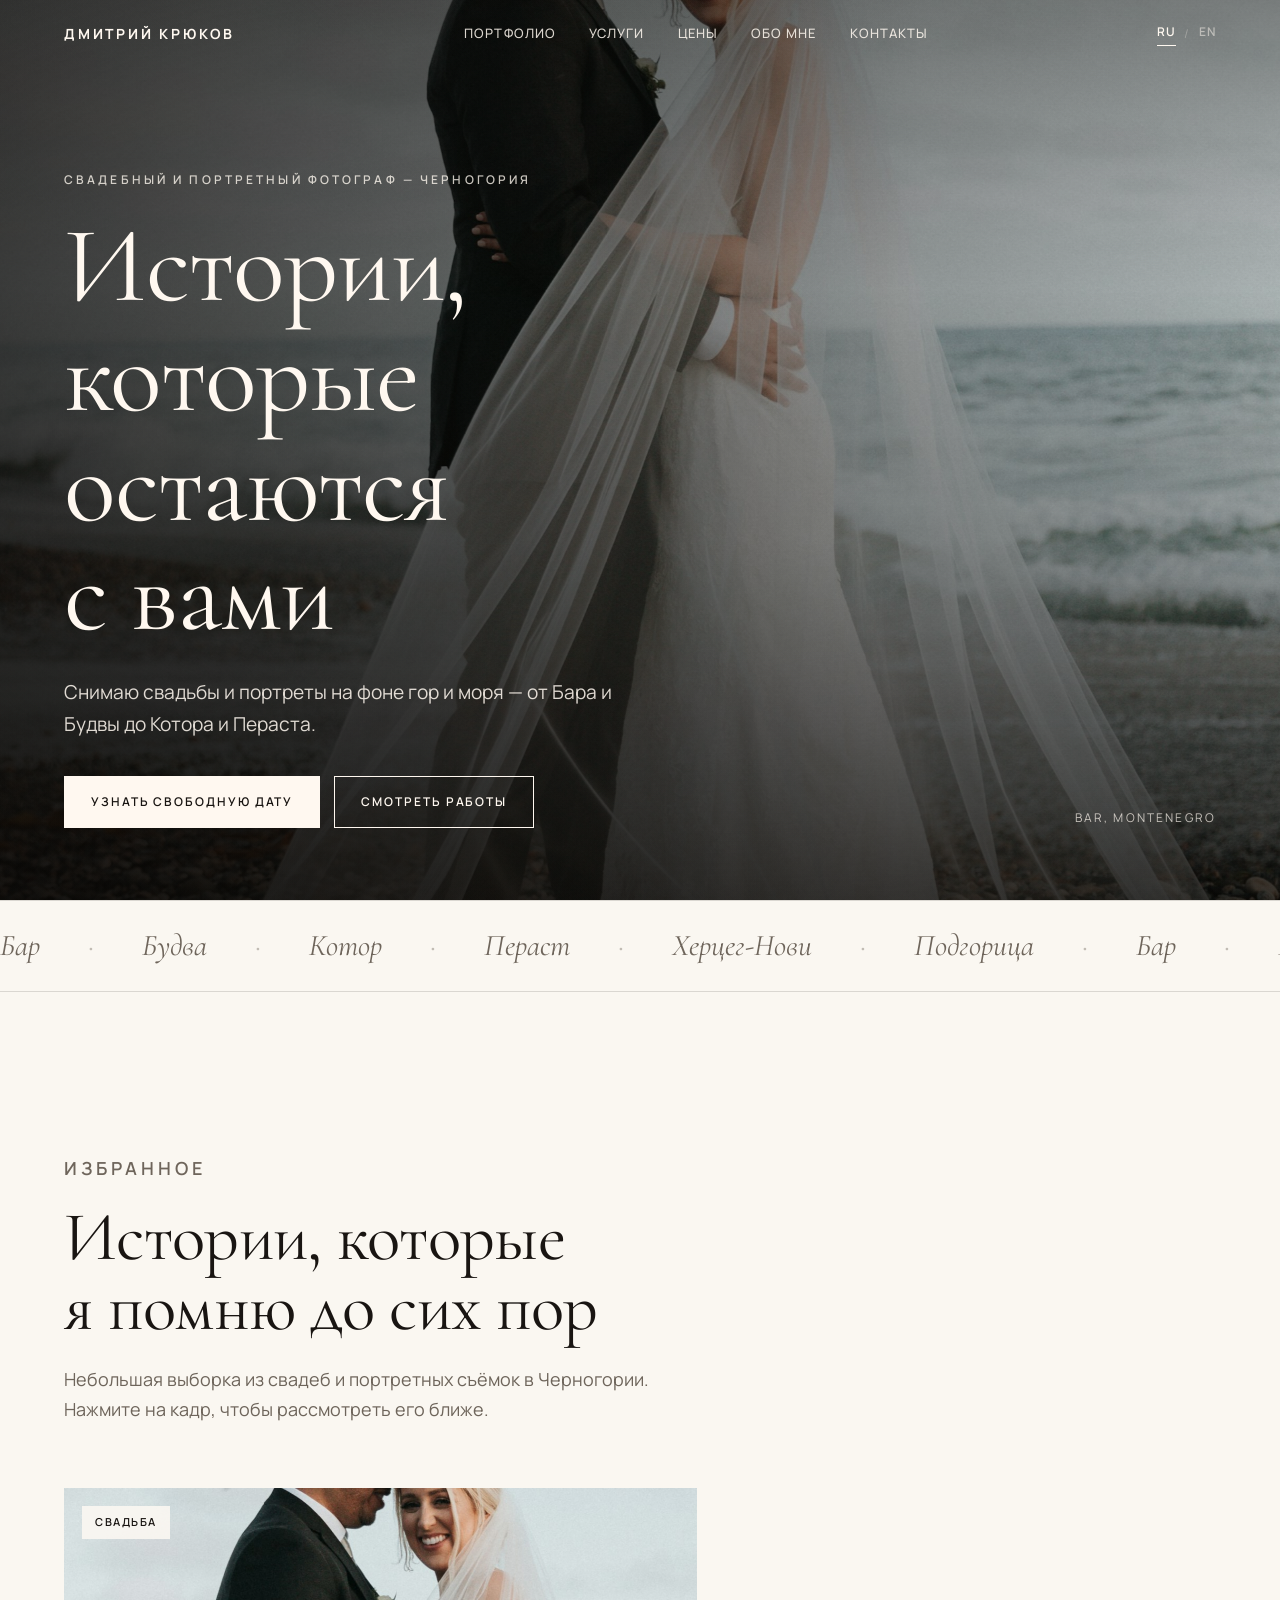
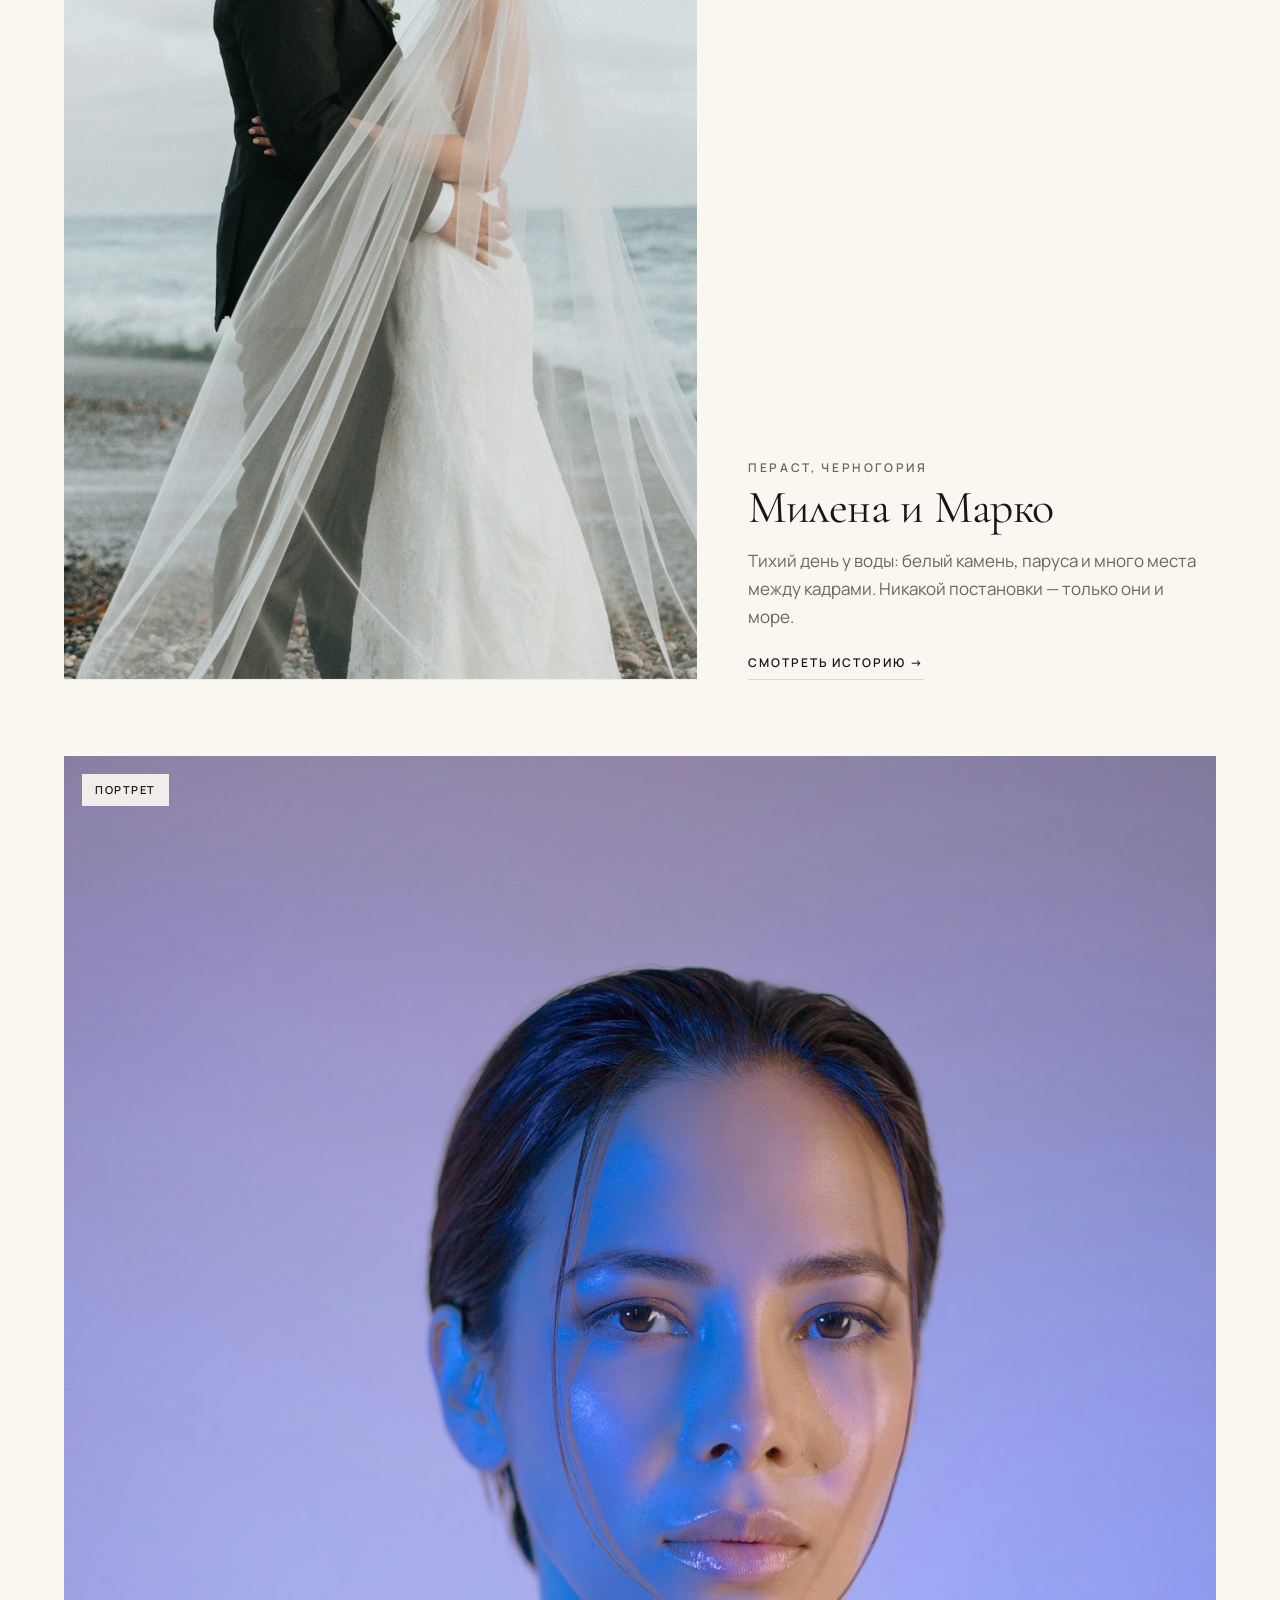
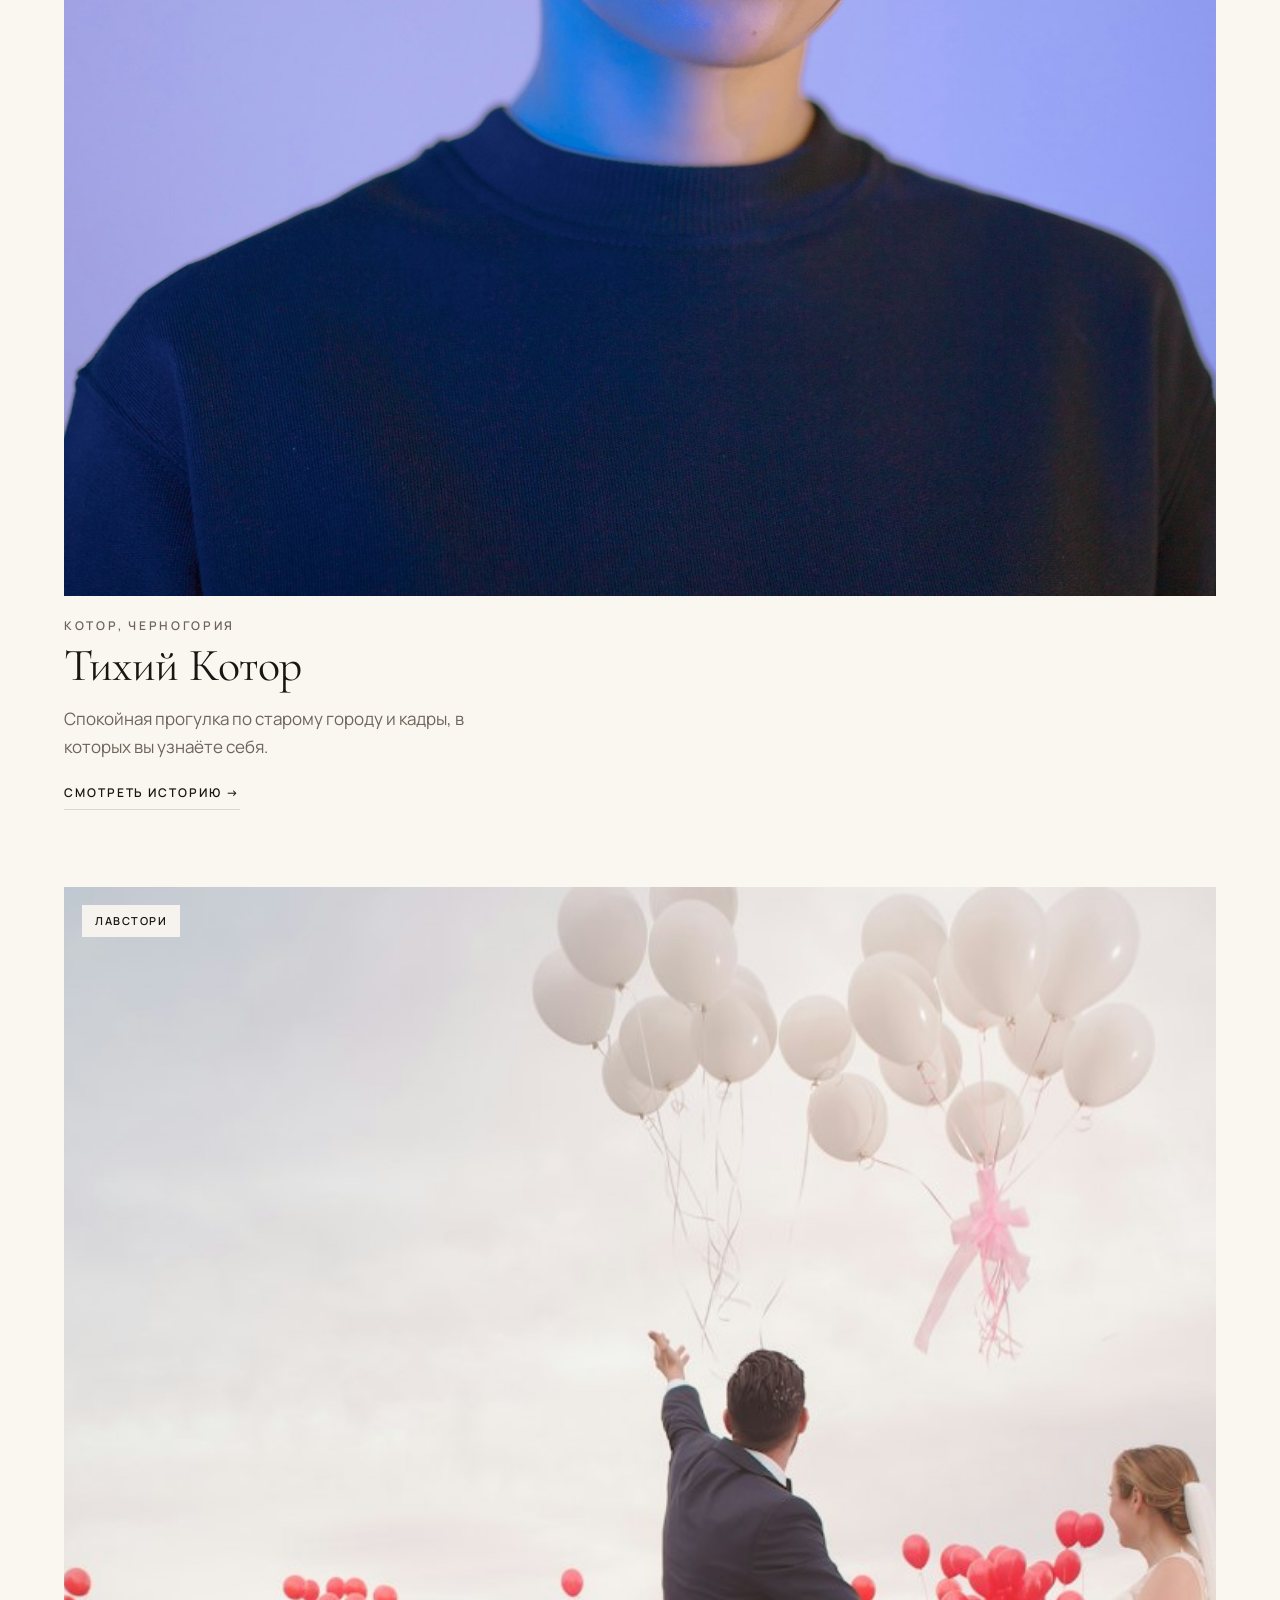
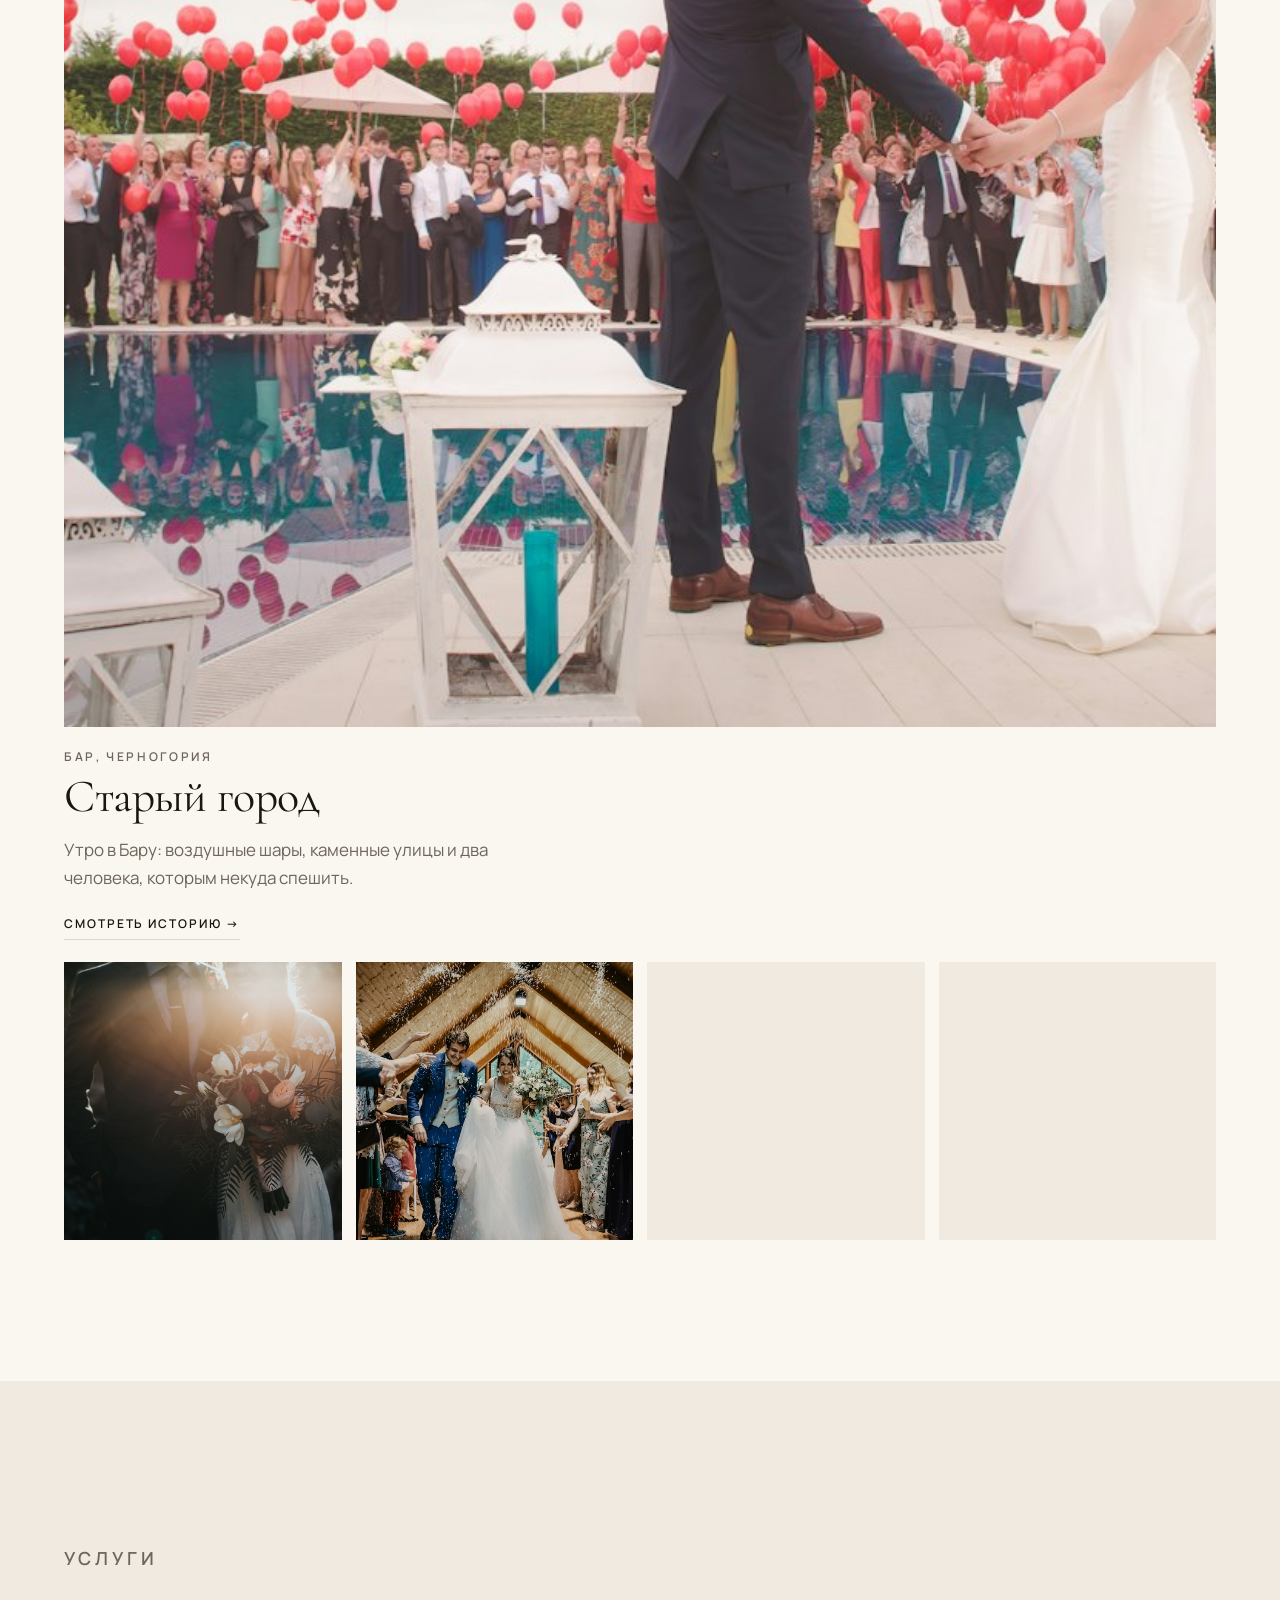
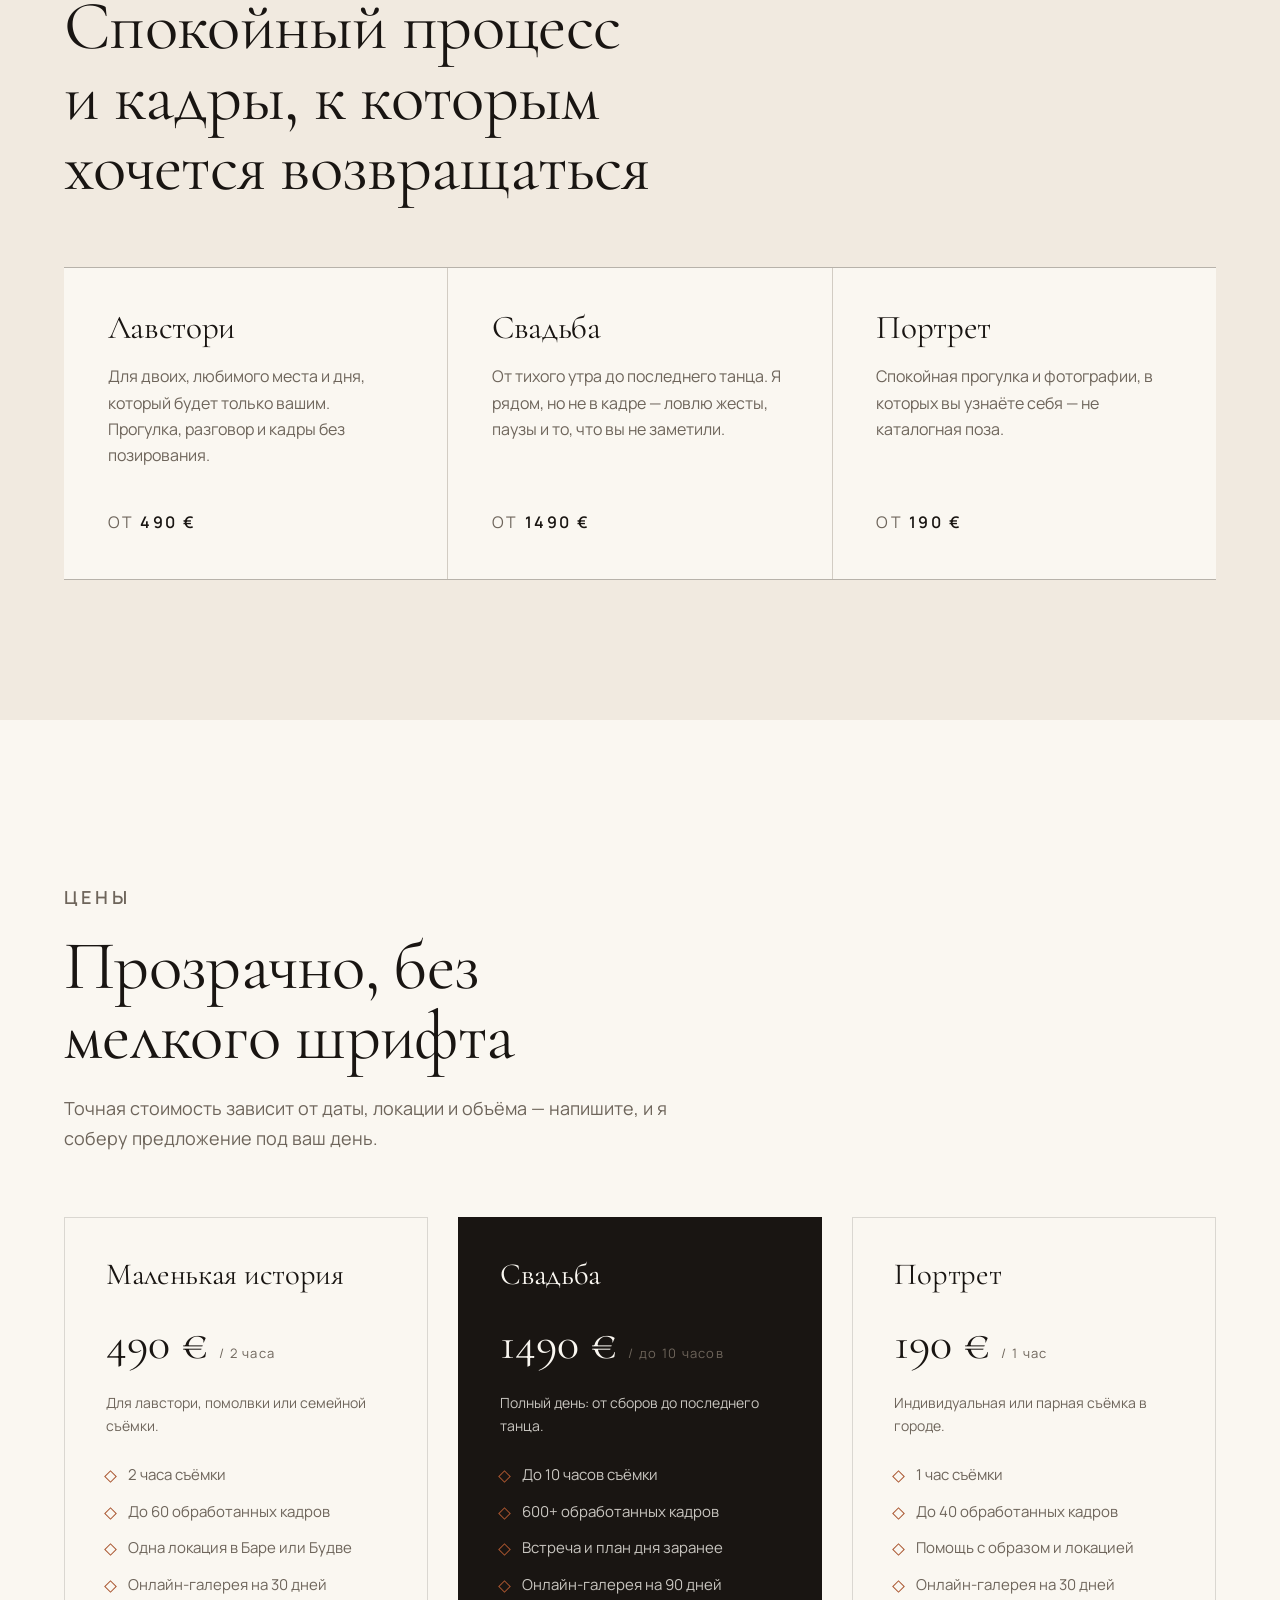
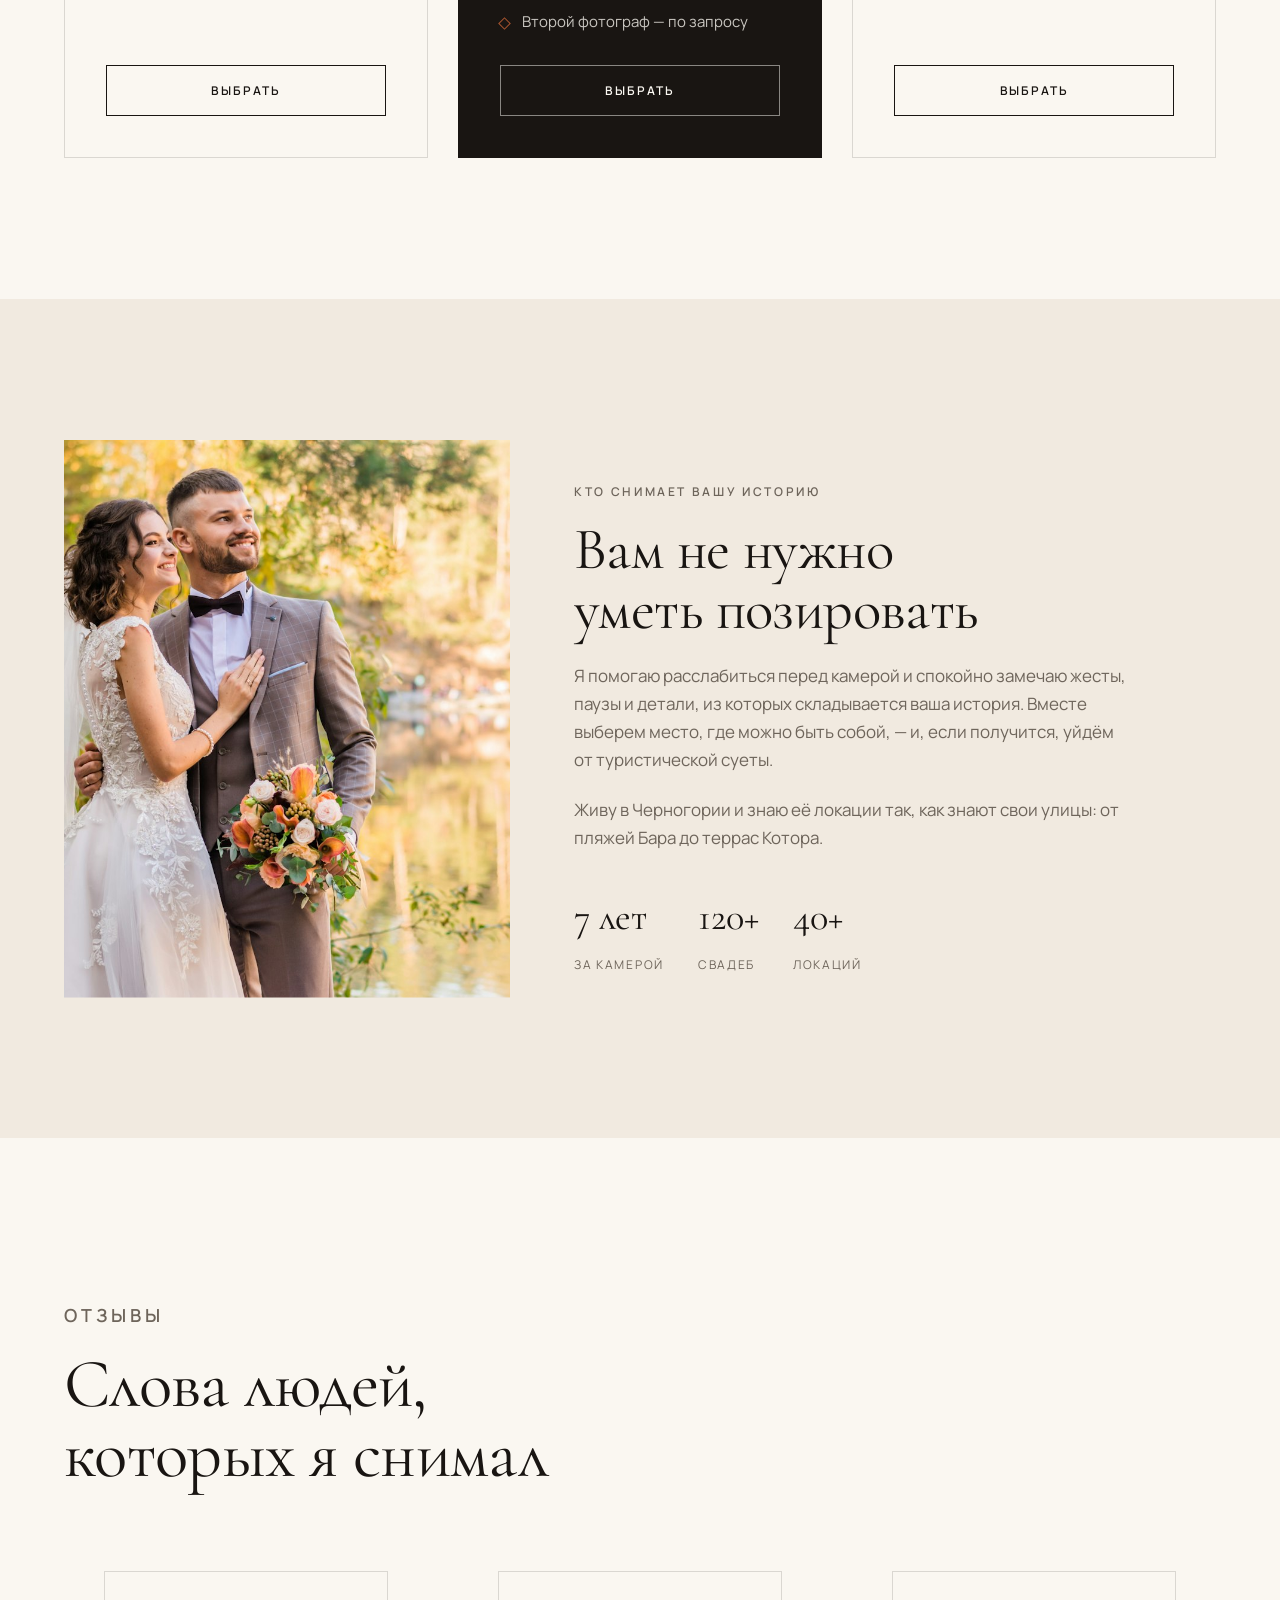
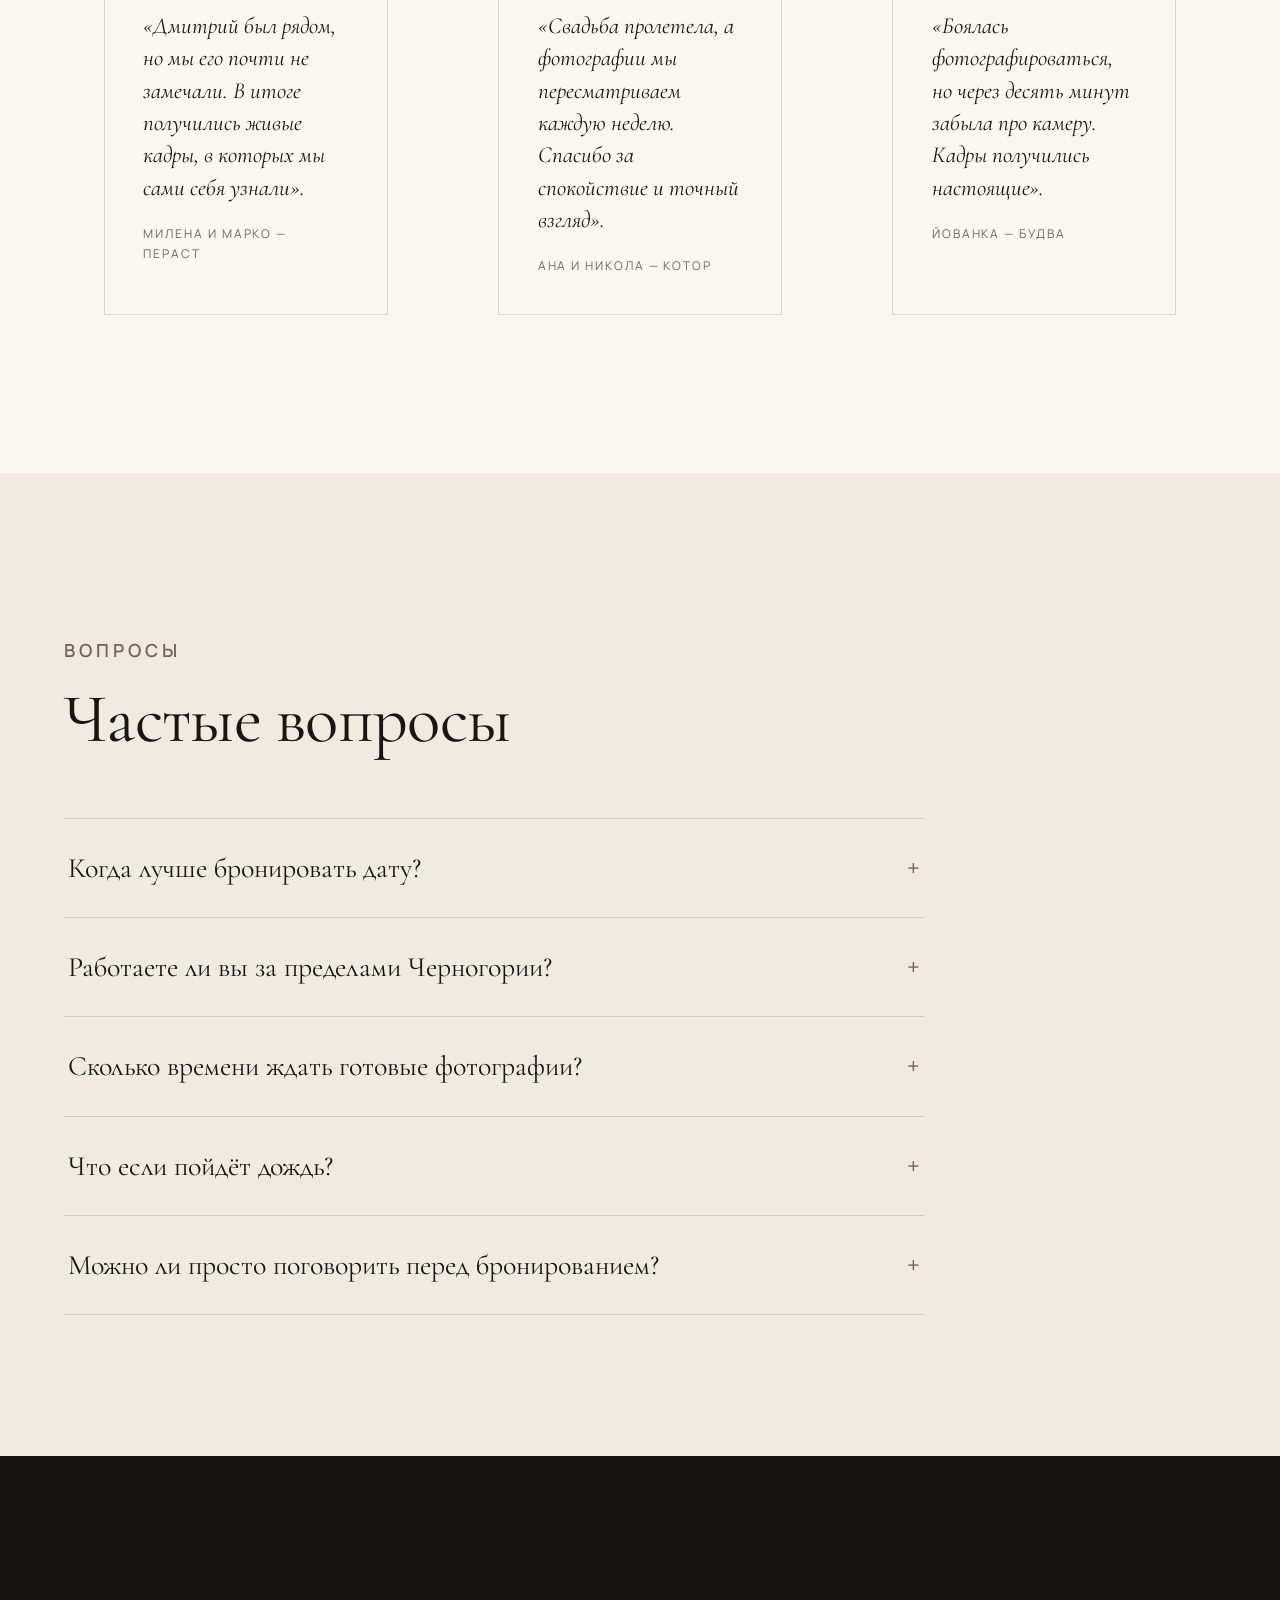
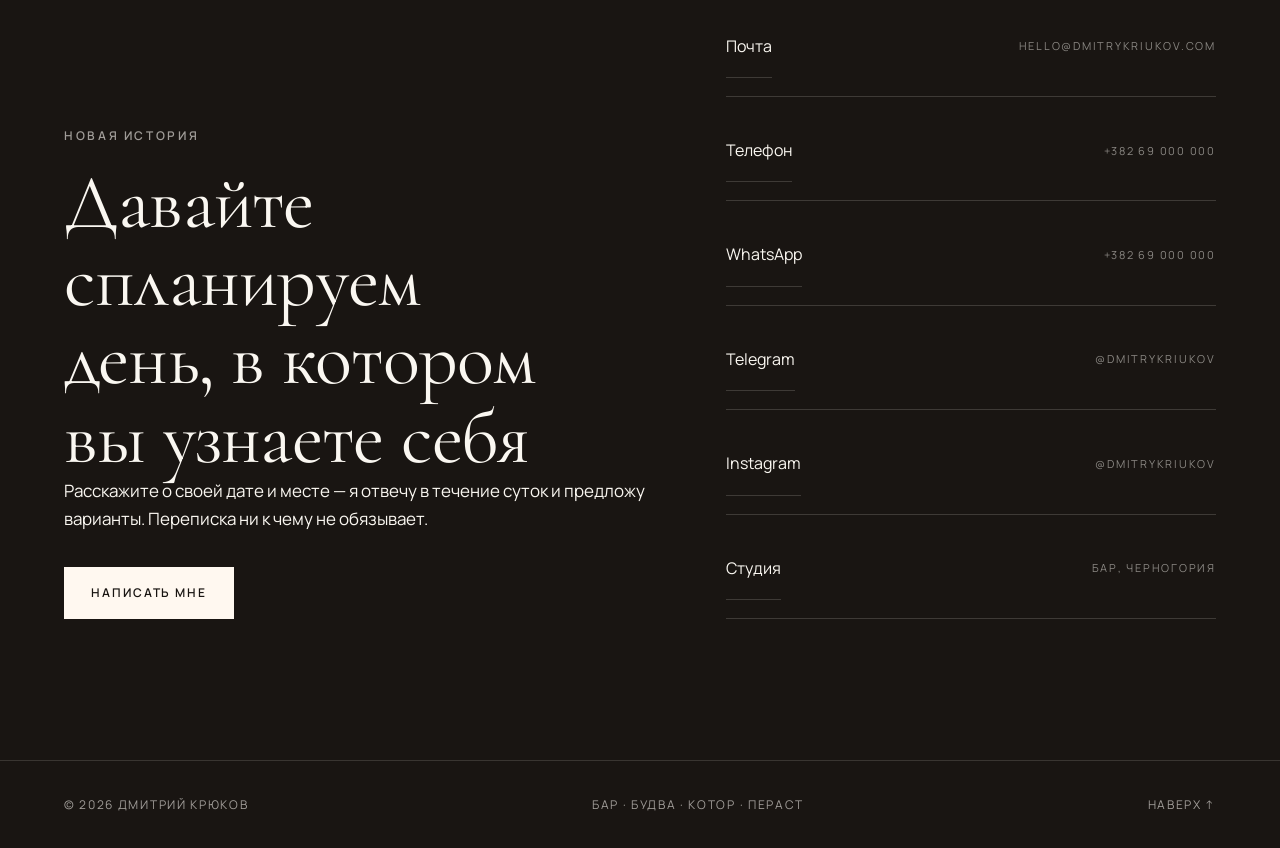
==== dmitry-kriukov/index.html @ 21bedddb "Add files via upload" ====
<!DOCTYPE html>
<html lang="ru">
<head>
<meta charset="UTF-8">
<meta name="viewport" content="width=device-width, initial-scale=1">
<title>Свадебный и портретный фотограф в Черногории | Дмитрий Крюков</title>
<meta name="description" content="Свадебная и портретная фотография в Черногории: искренние истории на фоне гор и моря. Снимаю в Баре, Будве, Которе и Перасте. Узнать свободную дату.">
<link rel="canonical" href="https://dmitrykriukov.com/">
<link rel="alternate" hreflang="ru" href="https://dmitrykriukov.com/">
<link rel="alternate" hreflang="en" href="https://dmitrykriukov.com/en/">
<link rel="alternate" hreflang="x-default" href="https://dmitrykriukov.com/">
<meta name="theme-color" content="#FAF7F1">
<meta property="og:type" content="website">
<meta property="og:site_name" content="Dmitry Kriukov Photography">
<meta property="og:locale" content="ru_RU">
<meta property="og:title" content="Свадебный и портретный фотограф в Черногории | Дмитрий Крюков">
<meta property="og:description" content="Свадебная и портретная фотография в Черногории: искренние истории на фоне гор и моря.">
<meta property="og:url" content="https://dmitrykriukov.com/">
<meta property="og:image" content="https://dmitrykriukov.com/assets/img/og.jpg">
<meta property="og:image:width" content="1200">
<meta property="og:image:height" content="630">
<meta name="twitter:card" content="summary_large_image">
<meta name="twitter:title" content="Свадебный и портретный фотограф в Черногории | Дмитрий Крюков">
<meta name="twitter:description" content="Свадебная и портретная фотография в Черногории: искренние истории на фоне гор и моря.">
<meta name="twitter:image" content="https://dmitrykriukov.com/assets/img/og.jpg">
<link rel="icon" href="data:image/svg+xml,%3Csvg xmlns='http://www.w3.org/2000/svg' viewBox='0 0 32 32'%3E%3Crect width='32' height='32' fill='%23191512'/%3E%3Ctext x='16' y='22' font-family='Georgia,serif' font-size='19' fill='%23FAF7F1' text-anchor='middle'%3EDK%3C/text%3E%3C/svg%3E">
<link rel="preconnect" href="https://fonts.googleapis.com">
<link rel="preconnect" href="https://fonts.gstatic.com" crossorigin>
<link href="https://fonts.googleapis.com/css2?family=Cormorant+Garamond:ital,wght@0,400;0,500;1,400&family=Manrope:wght@400;500;600;700&display=swap" rel="stylesheet">
<link rel="stylesheet" href="assets/css/style.css">
<script type="application/ld+json">
{
  "@context": "https://schema.org",
  "@type": "ProfessionalService",
  "name": "Dmitry Kriukov — wedding & portrait photographer",
  "description": "Свадебная и портретная фотография в Черногории: искренние истории на фоне гор и моря.",
  "url": "https://dmitrykriukov.com/",
  "image": "https://dmitrykriukov.com/assets/img/og.jpg",
  "telephone": "+382 69 000 000",
  "email": "hello@dmitrykriukov.com",
  "priceRange": "€€",
  "address": { "@type": "PostalAddress", "addressLocality": "Bar", "addressCountry": "ME" },
  "areaServed": [
    { "@type": "Place", "name": "Bar" },
    { "@type": "Place", "name": "Budva" },
    { "@type": "Place", "name": "Kotor" },
    { "@type": "Place", "name": "Perast" }
  ],
  "openingHours": "Mo-Su 09:00-20:00"
}
</script>
</head>
<body>

<header class="header header--over-hero">
  <div class="wrap header__in">
    <a class="header__logo" href="index.html">Дмитрий Крюков</a>
    <nav class="header__nav" aria-label="Основная навигация">
      <a href="#portfolio">Портфолио</a>
      <a href="#services">Услуги</a>
      <a href="#prices">Цены</a>
      <a href="#about">Обо мне</a>
      <a href="#contacts">Контакты</a>
    </nav>
    <div class="header__right">
      <div class="lang" aria-label="Язык">
        <a href="index.html" hreflang="ru" aria-current="true">RU</a><span>/</span><a href="en/index.html" hreflang="en">EN</a>
      </div>
    </div>
  </div>
</header>

<main>

  <!-- ============ HERO ============ -->
  <section class="hero">
    <div class="hero__media">
      <img src="assets/img/hero-beach.jpg" alt="Невеста и жених на пляже в Черногории" width="2400" height="1500" fetchpriority="high" decoding="async">
    </div>
    <div class="hero__scrim"></div>
    <div class="wrap hero__in">
      <p class="hero__eyebrow">Свадебный и портретный фотограф — Черногория</p>
      <h1>Истории, которые остаются с вами</h1>
      <p class="hero__sub">Снимаю свадьбы и портреты на фоне гор и моря — от Бара и Будвы до Котора и Пераста.</p>
      <div class="hero__cta">
        <a class="btn btn--solid" href="#contacts">Узнать свободную дату</a>
        <a class="btn btn--ghost" href="#portfolio">Смотреть работы</a>
      </div>
    </div>
    <p class="hero__meta">Bar, Montenegro</p>
  </section>

  <!-- ============ MARQUEE ============ -->
  <div class="marquee" aria-hidden="true">
    <div class="marquee__track">
      <span>Бар <i>·</i> Будва <i>·</i> Котор <i>·</i> Пераст <i>·</i> Херцег-Нови <i>·</i> Подгорица <i>·</i></span>
      <span>Бар <i>·</i> Будва <i>·</i> Котор <i>·</i> Пераст <i>·</i> Херцег-Нови <i>·</i> Подгорица <i>·</i></span>
    </div>
  </div>

  <!-- ============ PORTFOLIO ============ -->
  <section class="section" id="portfolio">
    <div class="wrap">
      <div class="section-head reveal">
        <p class="eyebrow">Избранное</p>
        <h2>Истории, которые я помню до сих пор</h2>
        <p>Небольшая выборка из свадеб и портретных съёмок в Черногории. Нажмите на кадр, чтобы рассмотреть его ближе.</p>
      </div>

      <div class="albums">

        <article class="album album--feature reveal">
          <div class="album__media" data-lightbox>
            <span class="album__tag">Свадьба</span>
            <img src="assets/img/hero-beach.jpg" alt="Милена и Марко — пляж в Перасте" width="2400" height="1500" loading="lazy" decoding="async">
          </div>
          <div class="album__body">
            <p class="eyebrow">Пераст, Черногория</p>
            <h3>Милена и Марко</h3>
            <p class="album__text">Тихий день у воды: белый камень, паруса и много места между кадрами. Никакой постановки — только они и море.</p>
            <a class="album__link" href="#contacts">Смотреть историю →</a>
          </div>
        </article>

        <article class="album reveal">
          <div class="album__media" data-lightbox>
            <span class="album__tag">Портрет</span>
            <img src="assets/img/portrait-woman.jpg" alt="Портретная съёмка в Которе" width="1400" height="1750" loading="lazy" decoding="async">
          </div>
          <div class="album__body">
            <p class="eyebrow">Котор, Черногория</p>
            <h3>Тихий Котор</h3>
            <p class="album__text">Спокойная прогулка по старому городу и кадры, в которых вы узнаёте себя.</p>
            <a class="album__link" href="#contacts">Смотреть историю →</a>
          </div>
        </article>

        <article class="album reveal">
          <div class="album__media" data-lightbox>
            <span class="album__tag">Лавстори</span>
            <img src="assets/img/ceremony-balloons.jpg" alt="Лавстори в старом городе Бара" width="1400" height="935" loading="lazy" decoding="async">
          </div>
          <div class="album__body">
            <p class="eyebrow">Бар, Черногория</p>
            <h3>Старый город</h3>
            <p class="album__text">Утро в Бару: воздушные шары, каменные улицы и два человека, которым некуда спешить.</p>
            <a class="album__link" href="#contacts">Смотреть историю →</a>
          </div>
        </article>

      </div>

      <div class="album-grid reveal" style="--d:.1s">
        <button type="button" data-lightbox><img src="assets/img/kiss-flare.jpg" alt="Поцелуй на фоне закатного солнца" width="1400" height="933" loading="lazy" decoding="async"></button>
        <button type="button" data-lightbox><img src="assets/img/confetti.jpg" alt="Выход молодожёнов под конфетти" width="1400" height="933" loading="lazy" decoding="async"></button>
        <button type="button" data-lightbox><img src="assets/img/rings-bouquet.jpg" alt="Кольца на букете" width="1400" height="935" loading="lazy" decoding="async"></button>
        <button type="button" data-lightbox><img src="assets/img/hands-shadow.jpg" alt="Руки в длинной тени" width="1400" height="933" loading="lazy" decoding="async"></button>
      </div>
    </div>
  </section>

  <!-- ============ SERVICES ============ -->
  <section class="section section--alt" id="services">
    <div class="wrap">
      <div class="section-head reveal">
        <p class="eyebrow">Услуги</p>
        <h2>Спокойный процесс и кадры, к которым хочется возвращаться</h2>
      </div>
      <div class="services reveal">
        <article class="service">
          <h3>Лавстори</h3>
          <p>Для двоих, любимого места и дня, который будет только вашим. Прогулка, разговор и кадры без позирования.</p>
          <p class="service__from">от <b>490 €</b></p>
        </article>
        <article class="service">
          <h3>Свадьба</h3>
          <p>От тихого утра до последнего танца. Я рядом, но не в кадре — ловлю жесты, паузы и то, что вы не заметили.</p>
          <p class="service__from">от <b>1490 €</b></p>
        </article>
        <article class="service">
          <h3>Портрет</h3>
          <p>Спокойная прогулка и фотографии, в которых вы узнаёте себя — не каталогная поза.</p>
          <p class="service__from">от <b>190 €</b></p>
        </article>
      </div>
    </div>
  </section>

  <!-- ============ PRICES ============ -->
  <section class="section" id="prices">
    <div class="wrap">
      <div class="section-head reveal">
        <p class="eyebrow">Цены</p>
        <h2>Прозрачно, без мелкого шрифта</h2>
        <p>Точная стоимость зависит от даты, локации и объёма — напишите, и я соберу предложение под ваш день.</p>
      </div>
      <div class="prices">
        <article class="price reveal">
          <h3 class="price__name">Маленькая история</h3>
          <p class="price__value">490 € <small>/ 2 часа</small></p>
          <p class="price__note">Для лавстори, помолвки или семейной съёмки.</p>
          <ul class="price__list">
            <li>2 часа съёмки</li>
            <li>До 60 обработанных кадров</li>
            <li>Одна локация в Баре или Будве</li>
            <li>Онлайн-галерея на 30 дней</li>
          </ul>
          <a class="btn btn--dark" href="#contacts">Выбрать</a>
        </article>
        <article class="price price--featured reveal" style="--d:.08s">
          <h3 class="price__name">Свадьба</h3>
          <p class="price__value">1490 € <small>/ до 10 часов</small></p>
          <p class="price__note">Полный день: от сборов до последнего танца.</p>
          <ul class="price__list">
            <li>До 10 часов съёмки</li>
            <li>600+ обработанных кадров</li>
            <li>Встреча и план дня заранее</li>
            <li>Онлайн-галерея на 90 дней</li>
            <li>Второй фотограф — по запросу</li>
          </ul>
          <a class="btn btn--dark" href="#contacts">Выбрать</a>
        </article>
        <article class="price reveal" style="--d:.16s">
          <h3 class="price__name">Портрет</h3>
          <p class="price__value">190 € <small>/ 1 час</small></p>
          <p class="price__note">Индивидуальная или парная съёмка в городе.</p>
          <ul class="price__list">
            <li>1 час съёмки</li>
            <li>До 40 обработанных кадров</li>
            <li>Помощь с образом и локацией</li>
            <li>Онлайн-галерея на 30 дней</li>
          </ul>
          <a class="btn btn--dark" href="#contacts">Выбрать</a>
        </article>
      </div>
    </div>
  </section>

  <!-- ============ ABOUT ============ -->
  <section class="section section--alt" id="about">
    <div class="wrap about">
      <div class="about__media reveal reveal--media">
        <img src="assets/img/couple-trees.jpg" alt="Дмитрий Крюков за работой в Черногории" width="1400" height="933" loading="lazy" decoding="async">
      </div>
      <div class="about__body reveal" style="--d:.1s">
        <p class="eyebrow">Кто снимает вашу историю</p>
        <h2>Вам не нужно уметь позировать</h2>
        <p>Я помогаю расслабиться перед камерой и спокойно замечаю жесты, паузы и детали, из которых складывается ваша история. Вместе выберем место, где можно быть собой, — и, если получится, уйдём от туристической суеты.</p>
        <p>Живу в Черногории и знаю её локации так, как знают свои улицы: от пляжей Бара до террас Котора.</p>
        <div class="about__facts">
          <div class="fact"><b>7 лет</b><span>за камерой</span></div>
          <div class="fact"><b>120+</b><span>свадеб</span></div>
          <div class="fact"><b>40+</b><span>локаций</span></div>
        </div>
      </div>
    </div>
  </section>

  <!-- ============ REVIEWS ============ -->
  <section class="section" id="reviews">
    <div class="wrap">
      <div class="section-head reveal">
        <p class="eyebrow">Отзывы</p>
        <h2>Слова людей, которых я снимал</h2>
      </div>
      <div class="reviews">
        <blockquote class="review reveal">
          <p>«Дмитрий был рядом, но мы его почти не замечали. В итоге получились живые кадры, в которых мы сами себя узнали».</p>
          <footer>Милена и Марко — Пераст</footer>
        </blockquote>
        <blockquote class="review reveal" style="--d:.08s">
          <p>«Свадьба пролетела, а фотографии мы пересматриваем каждую неделю. Спасибо за спокойствие и точный взгляд».</p>
          <footer>Ана и Никола — Котор</footer>
        </blockquote>
        <blockquote class="review reveal" style="--d:.16s">
          <p>«Боялась фотографироваться, но через десять минут забыла про камеру. Кадры получились настоящие».</p>
          <footer>Йованка — Будва</footer>
        </blockquote>
      </div>
    </div>
  </section>

  <!-- ============ FAQ ============ -->
  <section class="section section--alt" id="faq">
    <div class="wrap">
      <div class="section-head reveal">
        <p class="eyebrow">Вопросы</p>
        <h2>Частые вопросы</h2>
      </div>
      <div class="faq reveal">
        <details>
          <summary>Когда лучше бронировать дату?</summary>
          <p>На высокий сезон (май–сентябрь) — за 3–6 месяцев. Если дата уже определена, напишите как можно раньше: я подтверждаю её в течение суток.</p>
        </details>
        <details>
          <summary>Работаете ли вы за пределами Черногории?</summary>
          <p>Да, выезжаю по Балканам и Европе. Транспорт и проживание считаются отдельно, если съёмка длится больше одного дня.</p>
        </details>
        <details>
          <summary>Сколько времени ждать готовые фотографии?</summary>
          <p>Свадьбы — 3–4 недели, портрет и лавстори — 7–10 дней. Первые 5–10 кадров присылаю на следующий день.</p>
        </details>
        <details>
          <summary>Что если пойдёт дождь?</summary>
          <p>План Б есть всегда: навесы, старые города, кафе и настроение. Дождь — это не помеха, а другой свет.</p>
        </details>
        <details>
          <summary>Можно ли просто поговорить перед бронированием?</summary>
          <p>Конечно. Позвоните или напишите в WhatsApp — обсудим дату, локацию и всё, что важно для вас.</p>
        </details>
      </div>
    </div>
  </section>

  <!-- ============ CONTACTS ============ -->
  <section class="section contacts" id="contacts">
    <div class="wrap">
      <div class="contacts__grid">
        <div class="reveal">
          <p class="eyebrow">Новая история</p>
          <h2>Давайте спланируем день, в котором вы узнаете себя</h2>
          <p class="contacts__body">Расскажите о своей дате и месте — я отвечу в течение суток и предложу варианты. Переписка ни к чему не обязывает.</p>
          <div class="contacts__cta">
            <a class="btn btn--solid" href="mailto:hello@dmitrykriukov.com?subject=Свадьба%20в%20Черногории">Написать мне</a>
          </div>
        </div>
        <div class="contact-list reveal" style="--d:.1s">
          <a href="mailto:hello@dmitrykriukov.com"><span>Почта</span><small>hello@dmitrykriukov.com</small></a>
          <a href="tel:+38269000000"><span>Телефон</span><small>+382 69 000 000</small></a>
          <a href="https://wa.me/38269000000" rel="noopener"><span>WhatsApp</span><small>+382 69 000 000</small></a>
          <a href="https://t.me/dmitrykriukov" rel="noopener"><span>Telegram</span><small>@dmitrykriukov</small></a>
          <a href="https://instagram.com/dmitrykriukov" rel="noopener"><span>Instagram</span><small>@dmitrykriukov</small></a>
          <span><span>Студия</span><small>Бар, Черногория</small></span>
        </div>
      </div>
    </div>
  </section>

</main>

<footer class="footer">
  <div class="wrap footer__in">
    <span>© <span data-year>2026</span> Дмитрий Крюков</span>
    <span>Бар · Будва · Котор · Пераст</span>
    <a href="#top">Наверх ↑</a>
  </div>
</footer>

<div class="lightbox" role="dialog" aria-modal="true" aria-label="Просмотр фотографии">
  <button class="lightbox__btn" type="button" aria-label="Закрыть">×</button>
  <img src="" alt="">
  <p class="lightbox__cap"></p>
</div>

<script src="assets/js/main.js" defer></script>
</body>
</html>
---- dmitry-kriukov/assets/css/style.css ----
/* ============================================================
   Dmitry Kriukov — wedding & portrait photographer, Montenegro
   Editorial light theme. Tokens only; no framework.
   ============================================================ */

:root {
  --bg:        #FAF7F1;
  --bg-alt:    #F1EAE0;
  --ink:       #191512;
  --ink-soft:  #6E655B;
  --line:      rgba(25, 21, 18, .14);
  --accent:    #A9552F;
  --accent-ink:#FFF8F0;
  --serif: "Cormorant Garamond", "Times New Roman", Georgia, serif;
  --sans:  "Manrope", system-ui, -apple-system, "Segoe UI", sans-serif;
  --maxw: 1360px;
  --gutter: clamp(20px, 5vw, 72px);
  --ease: cubic-bezier(.22, .68, .26, .99);
}

*, *::before, *::after { box-sizing: border-box; }

html { -webkit-text-size-adjust: 100%; scroll-behavior: smooth; }

body {
  margin: 0;
  background: var(--bg);
  color: var(--ink);
  font-family: var(--sans);
  font-size: 17px;
  line-height: 1.65;
  font-weight: 400;
  -webkit-font-smoothing: antialiased;
  overflow-x: hidden;
}

img { display: block; max-width: 100%; height: auto; }

section[id] { scroll-margin-top: 84px; }
a { color: inherit; text-decoration: none; }
button { font: inherit; color: inherit; background: none; border: 0; cursor: pointer; }

h1, h2, h3, h4 {
  font-family: var(--serif);
  font-weight: 400;
  line-height: 1.02;
  letter-spacing: -.01em;
  margin: 0;
  text-wrap: balance;
}

p { margin: 0; }

::selection { background: var(--accent); color: var(--accent-ink); }

.wrap { width: 100%; max-width: var(--maxw); margin-inline: auto; padding-inline: var(--gutter); }

.eyebrow {
  font-family: var(--sans);
  font-size: 12px;
  font-weight: 600;
  letter-spacing: .22em;
  text-transform: uppercase;
  color: var(--ink-soft);
}

.section { padding-block: clamp(72px, 11vw, 150px); }
.section--tight { padding-block: clamp(48px, 7vw, 96px); }
.section--alt { background: var(--bg-alt); }

.section-head { max-width: 780px; margin-bottom: clamp(36px, 5vw, 72px); }
.section-head h2 { font-size: clamp(38px, 5.4vw, 76px); margin-top: 18px; }
.section-head p { margin-top: 22px; color: var(--ink-soft); font-size: 18px; max-width: 60ch; }

/* ---------- header ---------- */

.header {
  position: fixed;
  inset: 0 0 auto 0;
  z-index: 60;
  transition: background .35s var(--ease), box-shadow .35s var(--ease), color .35s var(--ease);
}
.header__in {
  display: flex;
  align-items: center;
  justify-content: space-between;
  gap: 24px;
  padding-block: 22px;
  padding-top: calc(22px + env(safe-area-inset-top, 0px));
}
.header__logo {
  font-family: var(--sans);
  font-size: 14px;
  font-weight: 700;
  letter-spacing: .2em;
  text-transform: uppercase;
  white-space: nowrap;
}
.header__nav { display: flex; align-items: center; gap: clamp(16px, 2.6vw, 34px); }
.header__nav a {
  font-size: 13px;
  font-weight: 500;
  letter-spacing: .08em;
  text-transform: uppercase;
  color: inherit;
  opacity: .78;
  transition: opacity .2s;
}
.header__nav a:hover { opacity: 1; }
.header__right { display: flex; align-items: center; gap: 18px; }
.lang { display: flex; align-items: center; gap: 8px; font-size: 12px; letter-spacing: .1em; }
.lang a { opacity: .5; font-weight: 600; padding-bottom: 3px; border-bottom: 1px solid transparent; }
.lang a[aria-current="true"] { opacity: 1; border-bottom-color: currentColor; }
.lang span { opacity: .3; }

.header--solid {
  background: color-mix(in srgb, var(--bg) 88%, transparent);
  backdrop-filter: saturate(1.4) blur(14px);
  box-shadow: 0 1px 0 var(--line);
}

/* on the hero (no solid bg yet) the header is light-on-dark */
.header--over-hero { color: #FFF8F0; }
.header--over-hero .header__nav a { opacity: .85; }

/* ---------- hero ---------- */

.hero {
  position: relative;
  min-height: 100svh;
  display: flex;
  align-items: flex-end;
  color: #FFF8F0;
  overflow: hidden;
  background: #0d0b09;
}
.hero__media { position: absolute; inset: 0; overflow: hidden; }
.hero__media img {
  width: 100%; height: 100%;
  object-fit: cover;
  transform: scale(1.02);
  animation: heroDrift 22s var(--ease) forwards;
  will-change: transform;
}
.hero__scrim {
  position: absolute; inset: 0;
  background:
    linear-gradient(90deg, rgba(10,8,6,.58) 0%, rgba(10,8,6,.22) 42%, rgba(10,8,6,0) 72%),
    linear-gradient(180deg, rgba(10,8,6,.46) 0%, rgba(10,8,6,.08) 32%, rgba(10,8,6,.18) 60%, rgba(10,8,6,.74) 100%);
}
.hero__in { position: relative; z-index: 2; width: 100%; padding-bottom: clamp(48px, 8vh, 104px); padding-top: 140px; }
.hero__in::before {
  content: ""; position: absolute; inset: -60px -80px -60px -80px; z-index: -1;
  background: radial-gradient(130% 120% at 22% 62%, rgba(10,8,6,.52) 0%, rgba(10,8,6,.22) 46%, rgba(10,8,6,0) 72%);
  pointer-events: none;
}
.hero__eyebrow {
  font-size: 12px; font-weight: 600; letter-spacing: .26em; text-transform: uppercase;
  color: rgba(255,248,240,.78);
}
.hero h1 {
  font-size: clamp(44px, 8.4vw, 124px);
  margin-top: 22px;
  max-width: 12ch;
  text-wrap: balance;
}
.hero__sub {
  margin-top: 26px;
  max-width: 46ch;
  font-size: clamp(16px, 1.5vw, 20px);
  color: rgba(255,248,240,.86);
}
.hero__cta { display: flex; flex-wrap: wrap; gap: 14px; margin-top: 36px; }

.btn {
  display: inline-flex; align-items: center; gap: 10px;
  padding: 15px 26px;
  font-size: 12px; font-weight: 600; letter-spacing: .16em; text-transform: uppercase;
  border: 1px solid currentColor;
  transition: background .28s var(--ease), color .28s var(--ease), border-color .28s var(--ease), transform .28s var(--ease);
}
.btn:hover { transform: translateY(-2px); }
.btn--solid { background: #FFF8F0; color: #191512; border-color: #FFF8F0; }
.btn--solid:hover { background: transparent; color: #FFF8F0; }
.btn--ghost { color: #FFF8F0; }
.btn--ghost:hover { background: #FFF8F0; color: #191512; }
.btn--dark { color: var(--ink); border-color: var(--ink); }
.btn--dark:hover { background: var(--ink); color: var(--bg); }

.hero__meta {
  position: absolute; right: var(--gutter); bottom: clamp(48px, 8vh, 104px); z-index: 2;
  text-align: right; font-size: 12px; letter-spacing: .18em; text-transform: uppercase;
  color: rgba(255,248,240,.72);
  display: none;
}
@media (min-width: 900px) { .hero__meta { display: block; } }

@keyframes heroDrift {
  from { transform: scale(1.02) translateY(0); }
  to   { transform: scale(1.12) translateY(-2.5%); }
}

/* ---------- marquee ---------- */

.marquee {
  border-block: 1px solid var(--line);
  background: var(--bg);
  overflow: hidden;
  padding-block: 20px;
}
.marquee__track {
  display: flex; gap: 48px; width: max-content;
  animation: marquee 34s linear infinite;
  font-family: var(--serif);
  font-size: clamp(20px, 2.4vw, 30px);
  font-style: italic;
  color: var(--ink-soft);
  white-space: nowrap;
}
.marquee__track span { display: flex; align-items: center; gap: 48px; }
.marquee__track i { font-style: normal; opacity: .4; }
@keyframes marquee { to { transform: translateX(-50%); } }

/* ---------- portfolio ---------- */

.albums { display: grid; gap: clamp(40px, 6vw, 96px); }
.album { display: grid; gap: 20px; }
.album--feature { grid-template-columns: 1.15fr .85fr; align-items: end; gap: clamp(28px, 4vw, 72px); }
.album--feature .album__media { order: 1; }
.album--feature .album__body { order: 2; }

.album__media {
  position: relative;
  overflow: hidden;
  background: var(--bg-alt);
  cursor: pointer;
}
.album__media img {
  width: 100%; height: 100%; object-fit: cover;
  aspect-ratio: 4 / 5;
  transition: transform 1.1s var(--ease), filter 1.1s var(--ease);
  will-change: transform;
}
.album--feature .album__media img { aspect-ratio: 4 / 5; }
.album__media:hover img { transform: scale(1.045); }
.album__media::after {
  content: ""; position: absolute; inset: 0;
  background: linear-gradient(180deg, transparent 55%, rgba(10,8,6,.34));
  opacity: 0; transition: opacity .5s var(--ease);
}
.album__media:hover::after { opacity: 1; }

.album__tag {
  position: absolute; top: 18px; left: 18px; z-index: 2;
  padding: 7px 13px;
  background: rgba(250,247,241,.92);
  color: var(--ink);
  font-size: 11px; font-weight: 600; letter-spacing: .14em; text-transform: uppercase;
}
.album__body h3 { font-size: clamp(30px, 3.6vw, 52px); margin-top: 6px; }
.album__loc { margin-top: 14px; font-size: 12px; letter-spacing: .18em; text-transform: uppercase; color: var(--ink-soft); }
.album__text { margin-top: 16px; color: var(--ink-soft); max-width: 46ch; }
.album__link {
  display: inline-flex; align-items: center; gap: 10px;
  margin-top: 22px;
  font-size: 12px; font-weight: 600; letter-spacing: .16em; text-transform: uppercase;
  border-bottom: 1px solid var(--line);
  padding-bottom: 6px;
  transition: border-color .25s, gap .25s;
}
.album__link:hover { border-color: var(--ink); gap: 16px; }

.album-grid {
  display: grid; grid-template-columns: repeat(4, 1fr); gap: 14px;
  margin-top: 22px;
}
.album-grid button {
  position: relative; padding: 0; overflow: hidden; background: var(--bg-alt);
}
.album-grid img { width: 100%; aspect-ratio: 1 / 1; object-fit: cover; transition: transform .9s var(--ease); }
.album-grid button:hover img { transform: scale(1.06); }
.album-grid button:focus-visible { outline: 2px solid var(--accent); outline-offset: 3px; }

/* ---------- services ---------- */

.services { display: grid; grid-template-columns: repeat(3, 1fr); gap: 1px; background: var(--line); border-block: 1px solid var(--line); }
.service { background: var(--bg); padding: clamp(28px, 3.4vw, 52px); display: flex; flex-direction: column; gap: 18px; transition: background .35s var(--ease); }
.service:hover { background: var(--bg-alt); }
.service h3 { font-size: clamp(26px, 2.6vw, 36px); }
.service p { color: var(--ink-soft); font-size: 16px; }
.service__from { margin-top: auto; padding-top: 22px; font-size: 12px; letter-spacing: .16em; text-transform: uppercase; color: var(--ink-soft); }
.service__from b { color: var(--ink); font-weight: 600; }

/* ---------- prices ---------- */

.prices { display: grid; grid-template-columns: repeat(3, 1fr); gap: clamp(18px, 2.4vw, 32px); align-items: stretch; }
.price {
  display: flex; flex-direction: column; gap: 0;
  padding: clamp(28px, 3.2vw, 46px);
  border: 1px solid var(--line);
  background: var(--bg);
  transition: transform .35s var(--ease), box-shadow .35s var(--ease), border-color .35s var(--ease);
}
.price:hover { transform: translateY(-6px); box-shadow: 0 26px 60px -34px rgba(25,21,18,.5); border-color: transparent; }
.price--featured { background: var(--ink); color: var(--bg); border-color: var(--ink); }
.price--featured .price__list li, .price--featured p { color: rgba(250,247,241,.78); }
.price--featured .price__value { color: var(--bg); }
.price__name { font-family: var(--serif); font-size: clamp(24px, 2.4vw, 32px); }
.price__value { font-family: var(--serif); font-size: clamp(34px, 3.6vw, 50px); margin-top: 14px; }
.price__value small { font-family: var(--sans); font-size: 13px; letter-spacing: .1em; color: var(--ink-soft); }
.price__note { margin-top: 10px; font-size: 14px; color: var(--ink-soft); }
.price__list { list-style: none; margin: 26px 0 30px; padding: 0; display: grid; gap: 12px; font-size: 15px; }
.price__list li { position: relative; padding-left: 22px; color: var(--ink-soft); }
.price__list li::before { content: ""; position: absolute; left: 0; top: 9px; width: 9px; height: 9px; border: 1px solid var(--accent); transform: rotate(45deg); }
.price .btn { margin-top: auto; justify-content: center; }
.price--featured .btn--dark { color: var(--bg); border-color: rgba(250,247,241,.5); }
.price--featured .btn--dark:hover { background: var(--bg); color: var(--ink); }

/* ---------- about ---------- */

.about { display: grid; grid-template-columns: .82fr 1.18fr; gap: clamp(32px, 5vw, 96px); align-items: center; }
.about__media { overflow: hidden; background: var(--bg-alt); }
.about__media img { width: 100%; aspect-ratio: 4/5; object-fit: cover; }
.about h2 { font-size: clamp(34px, 4.6vw, 66px); margin-top: 18px; }
.about__body p { margin-top: 22px; color: var(--ink-soft); max-width: 56ch; }
.about__facts { display: flex; flex-wrap: wrap; gap: 34px; margin-top: 34px; }
.fact b { display: block; font-family: var(--serif); font-size: clamp(30px, 3vw, 44px); font-weight: 400; }
.fact span { font-size: 12px; letter-spacing: .14em; text-transform: uppercase; color: var(--ink-soft); }

/* ---------- reviews ---------- */

.reviews { display: grid; grid-template-columns: repeat(3, 1fr); gap: clamp(18px, 2.4vw, 32px); }
.review { padding: clamp(24px, 3vw, 40px); border: 1px solid var(--line); background: var(--bg); display: flex; flex-direction: column; gap: 20px; }
.review p { font-family: var(--serif); font-size: clamp(19px, 1.8vw, 24px); line-height: 1.4; font-style: italic; }
.review footer { font-size: 12px; letter-spacing: .16em; text-transform: uppercase; color: var(--ink-soft); }

/* ---------- faq ---------- */

.faq { max-width: 860px; }
.faq details { border-top: 1px solid var(--line); }
.faq details:last-child { border-bottom: 1px solid var(--line); }
.faq summary {
  list-style: none; cursor: pointer;
  display: flex; align-items: center; justify-content: space-between; gap: 24px;
  padding: 26px 4px;
  font-family: var(--serif);
  font-size: clamp(20px, 2.2vw, 28px);
  transition: color .2s;
}
.faq summary::-webkit-details-marker { display: none; }
.faq summary::after { content: "+"; font-family: var(--sans); font-size: 22px; color: var(--ink-soft); transition: transform .3s var(--ease); }
.faq details[open] summary::after { transform: rotate(45deg); }
.faq details p { padding: 0 4px 28px; color: var(--ink-soft); max-width: 62ch; }

/* ---------- contacts ---------- */

.contacts { background: var(--ink); color: var(--bg); }
.contacts .eyebrow { color: rgba(250,247,241,.6); }
.contacts h2 { font-size: clamp(38px, 6vw, 88px); margin-top: 18px; max-width: 14ch; }
.contacts__grid { display: grid; grid-template-columns: 1.1fr .9fr; gap: clamp(32px, 5vw, 90px); align-items: end; }
.contacts__body p { margin-top: 22px; color: rgba(250,247,241,.72); max-width: 46ch; }
.contact-list { display: grid; gap: 4px; align-content: start; }
.contact-list a, .contact-list span {
  display: flex; justify-content: space-between; gap: 20px;
  padding: 18px 0; border-bottom: 1px solid rgba(250,247,241,.16);
  font-size: 16px;
  transition: padding-left .25s var(--ease), color .25s;
}
.contact-list a:hover { padding-left: 8px; color: #FFF; }
.contact-list small { font-size: 11px; letter-spacing: .16em; text-transform: uppercase; color: rgba(250,247,241,.5); align-self: center; }
.contacts__cta { margin-top: 34px; }

/* ---------- footer ---------- */

.footer { background: var(--ink); color: rgba(250,247,241,.6); border-top: 1px solid rgba(250,247,241,.14); padding-block: 34px; }
.footer__in { display: flex; flex-wrap: wrap; align-items: center; justify-content: space-between; gap: 18px; font-size: 12px; letter-spacing: .14em; text-transform: uppercase; }
.footer a:hover { color: var(--bg); }

/* ---------- reveal ---------- */

.reveal { opacity: 0; transform: translateY(26px); transition: opacity .9s var(--ease), transform .9s var(--ease); transition-delay: var(--d, 0s); }
.reveal.is-in { opacity: 1; transform: none; }
.reveal--media { clip-path: inset(0 0 12% 0); transition: clip-path 1.1s var(--ease), opacity .9s var(--ease), transform 1.1s var(--ease); }
.reveal--media.is-in { clip-path: inset(0 0 0% 0); }

/* ---------- lightbox ---------- */

.lightbox {
  position: fixed; inset: 0; z-index: 90;
  display: none; align-items: center; justify-content: center;
  background: rgba(12,10,8,.94);
  padding: clamp(16px, 4vw, 60px);
}
.lightbox.is-open { display: flex; }
.lightbox img { max-width: min(1200px, 94vw); max-height: 88vh; object-fit: contain; box-shadow: 0 40px 120px -40px #000; }
.lightbox__cap { position: absolute; left: 0; right: 0; bottom: 22px; text-align: center; color: rgba(255,248,240,.72); font-size: 12px; letter-spacing: .18em; text-transform: uppercase; }
.lightbox__btn { position: absolute; top: 22px; right: 22px; width: 46px; height: 46px; border: 1px solid rgba(255,248,240,.35); border-radius: 50%; color: #FFF8F0; font-size: 20px; line-height: 1; display: grid; place-items: center; }
.lightbox__btn:hover { background: rgba(255,248,240,.14); }
body.lightbox-open { overflow: hidden; }

/* ---------- responsive ---------- */

@media (max-width: 1080px) {
  .album--feature { grid-template-columns: 1fr; }
  .album--feature .album__media { order: 0; }
  .album--feature .album__body { order: 1; }
  .reviews { grid-template-columns: 1fr; }
  .contacts__grid { grid-template-columns: 1fr; align-items: start; }
}
@media (max-width: 860px) {
  .header__nav { display: none; }
  .services { grid-template-columns: 1fr; }
  .prices { grid-template-columns: 1fr; }
  .about { grid-template-columns: 1fr; }
  .album-grid { grid-template-columns: repeat(2, 1fr); }
}
@media (max-width: 560px) {
  body { font-size: 16px; }
  .hero { min-height: 94svh; }
  .hero__in { padding-top: 116px; }
  .hero h1 { font-size: clamp(38px, 12vw, 54px); }
  .section { padding-block: 64px; }
}

/* ---------- reduced motion ---------- */

@media (prefers-reduced-motion: reduce) {
  html { scroll-behavior: auto; }
  *, *::before, *::after { animation-duration: .001ms !important; animation-iteration-count: 1 !important; transition-duration: .001ms !important; }
  .hero__media img { animation: none; transform: none; }
  .reveal, .reveal--media { opacity: 1; transform: none; clip-path: none; }
  .marquee__track { animation: none; }
}
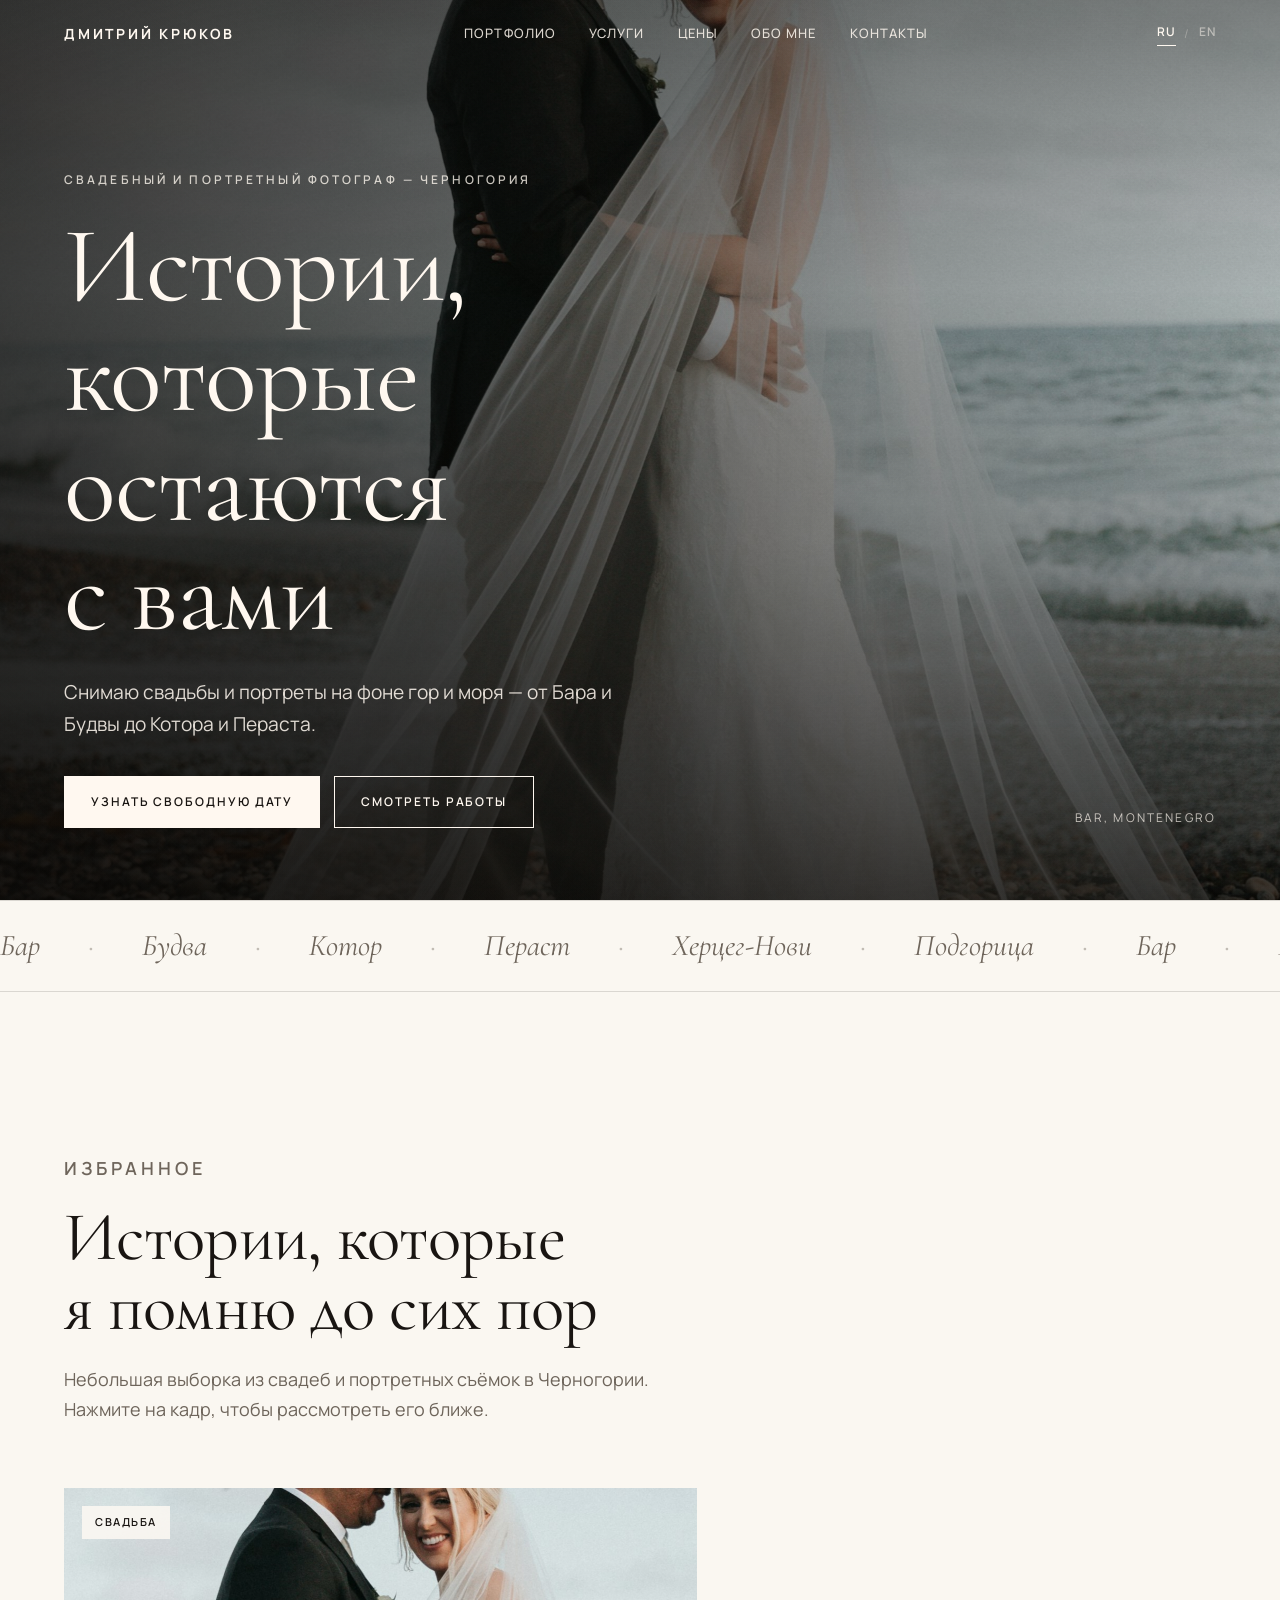
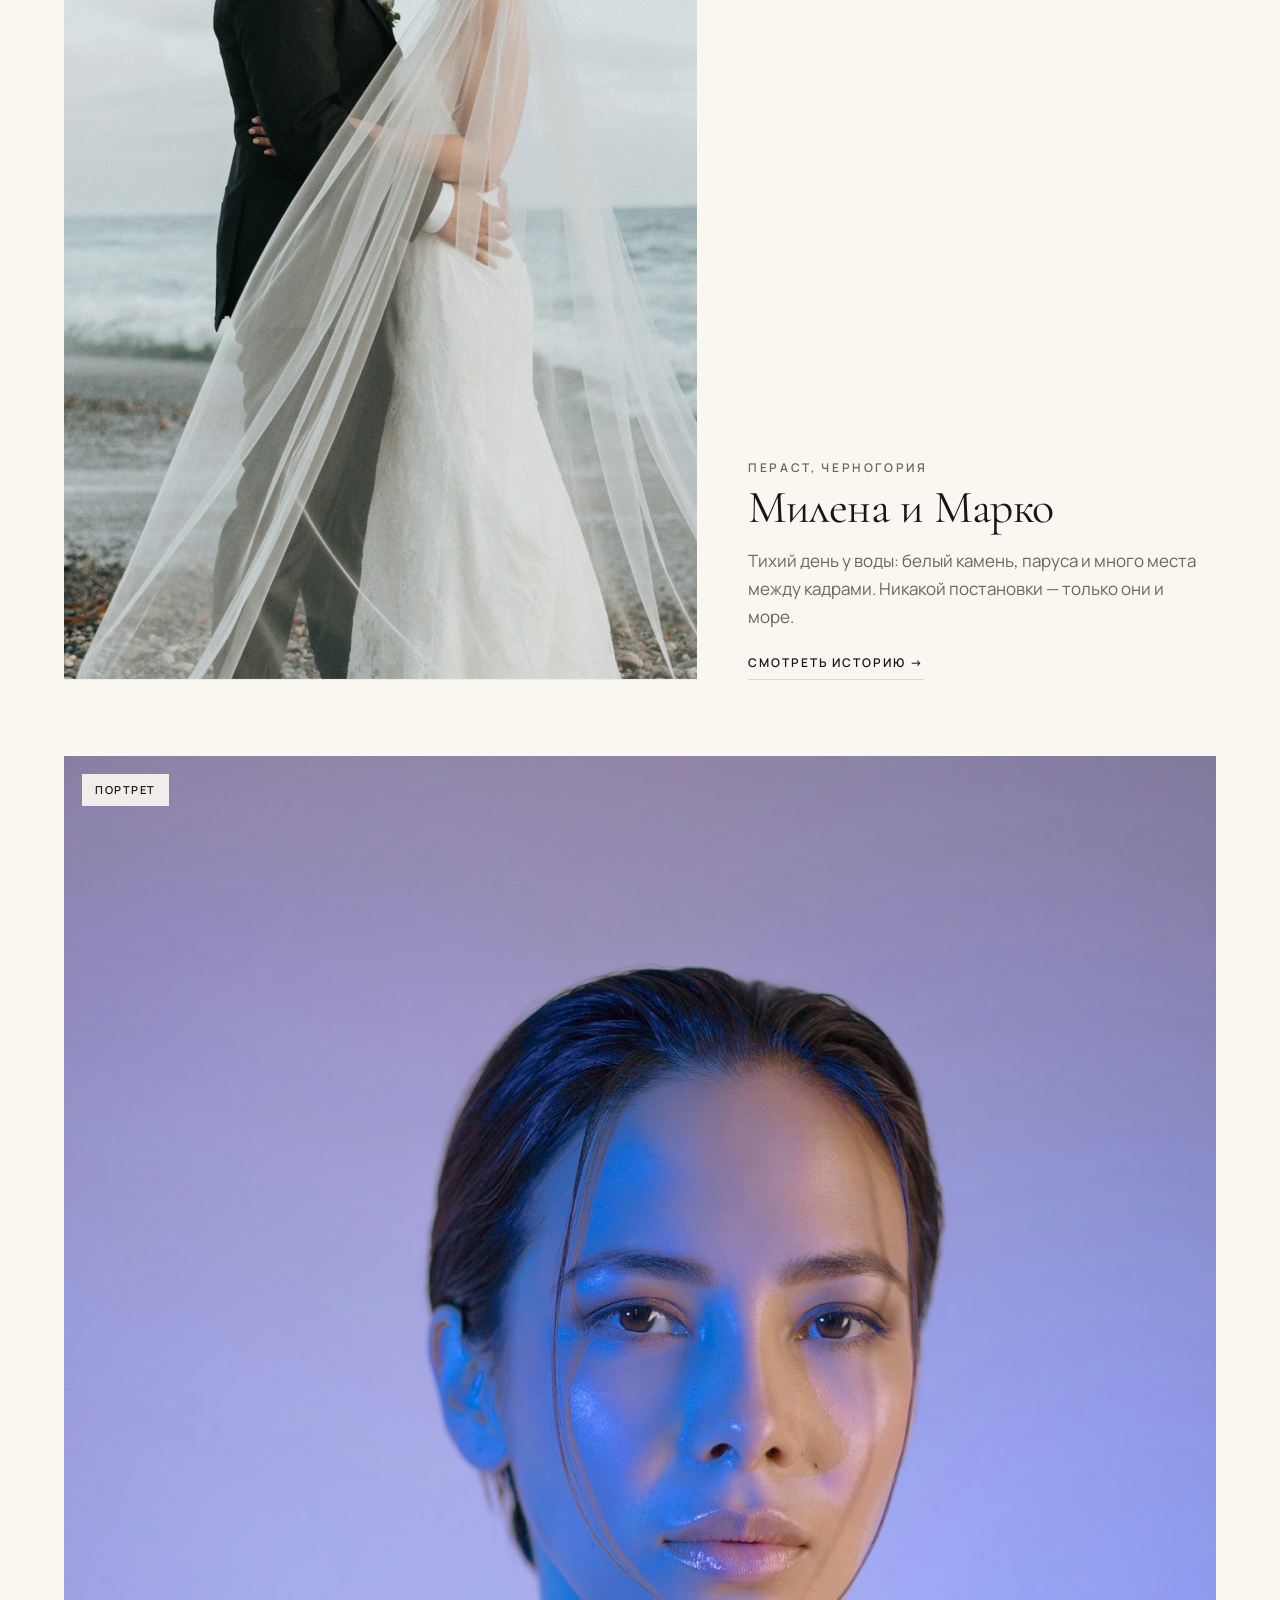
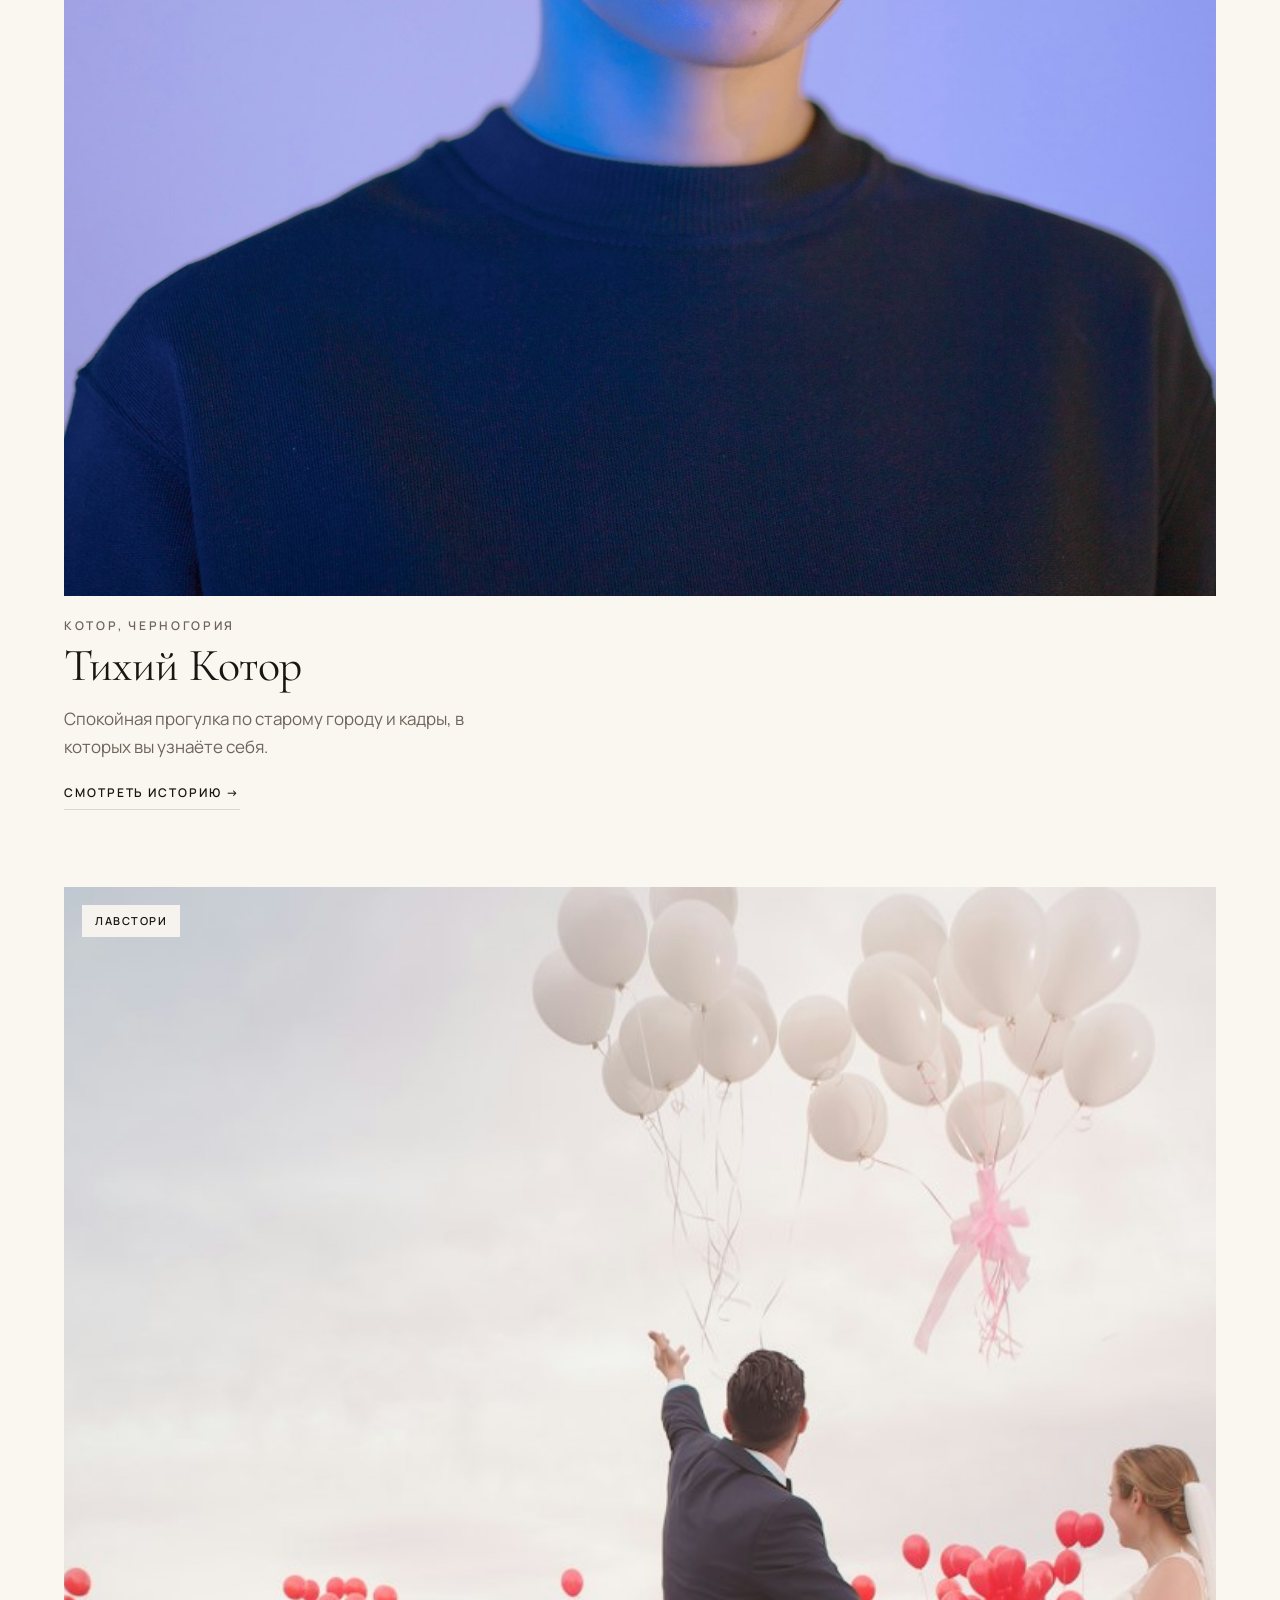
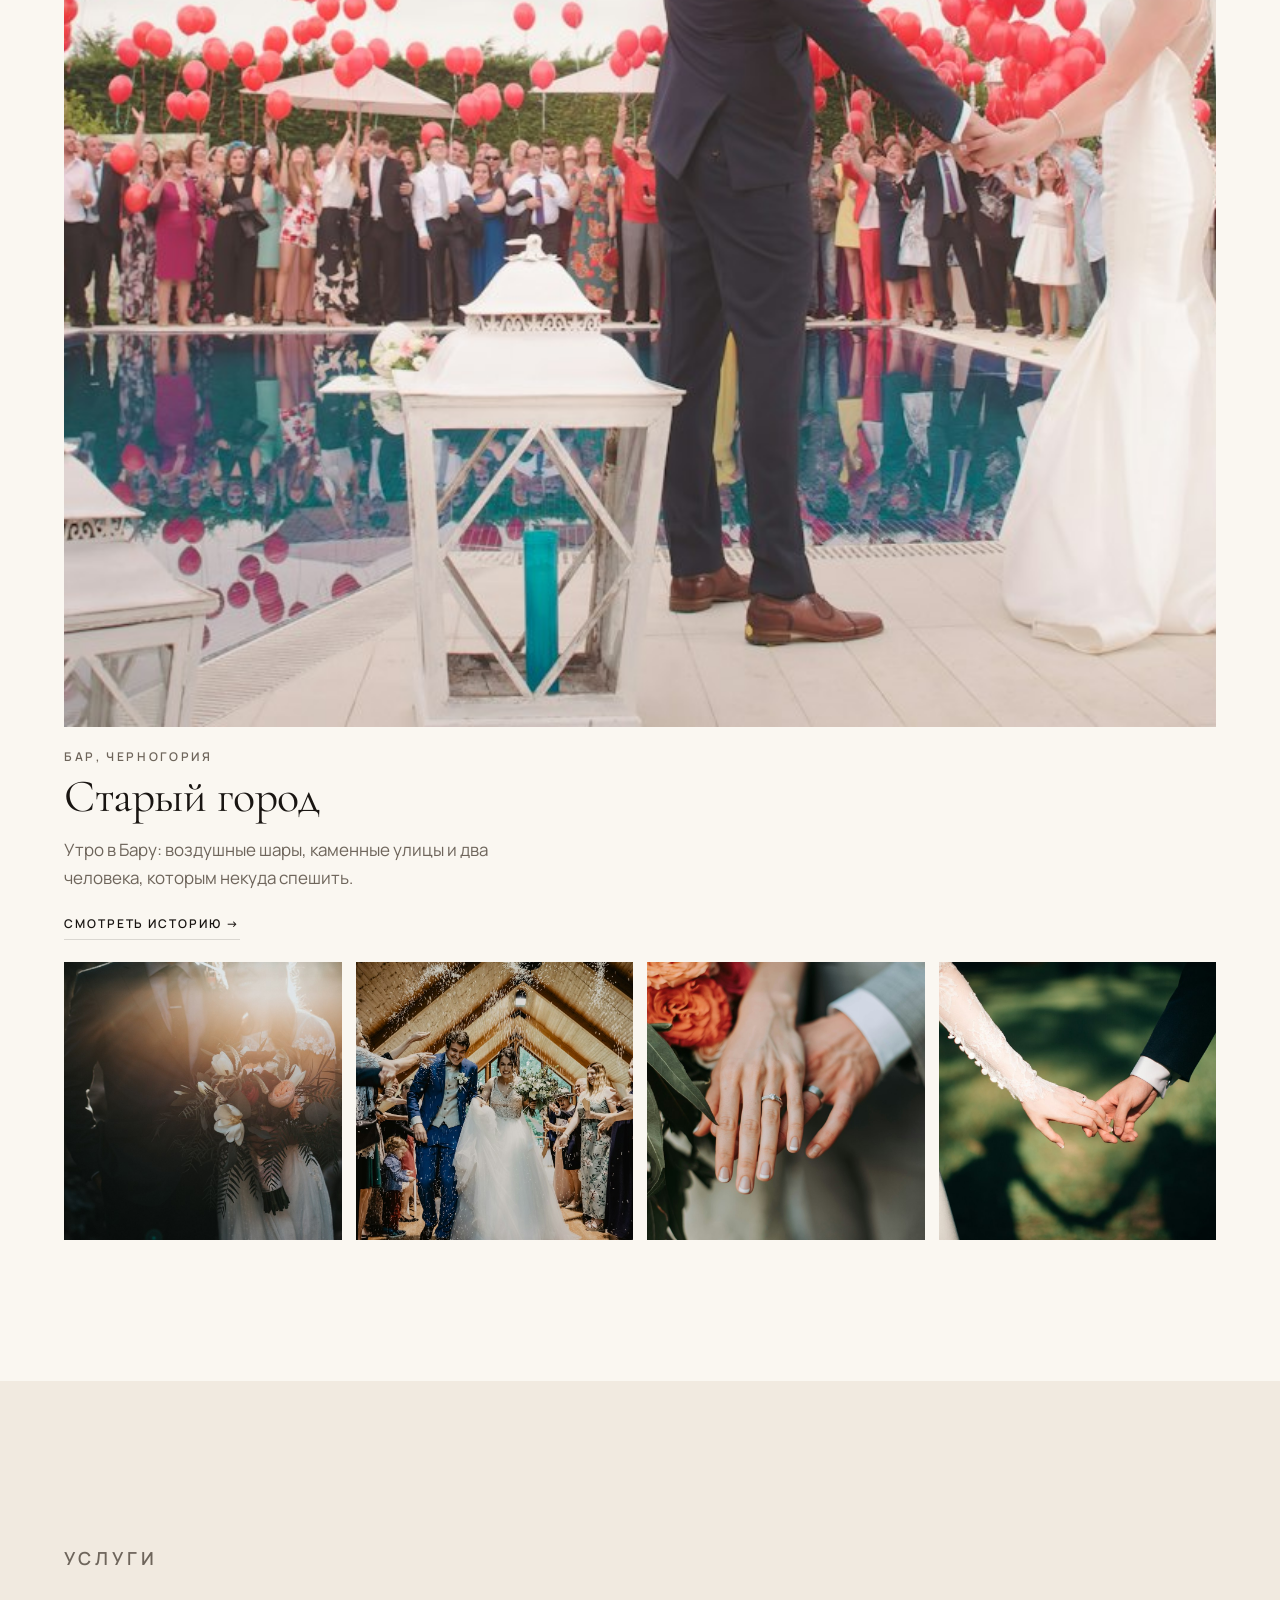
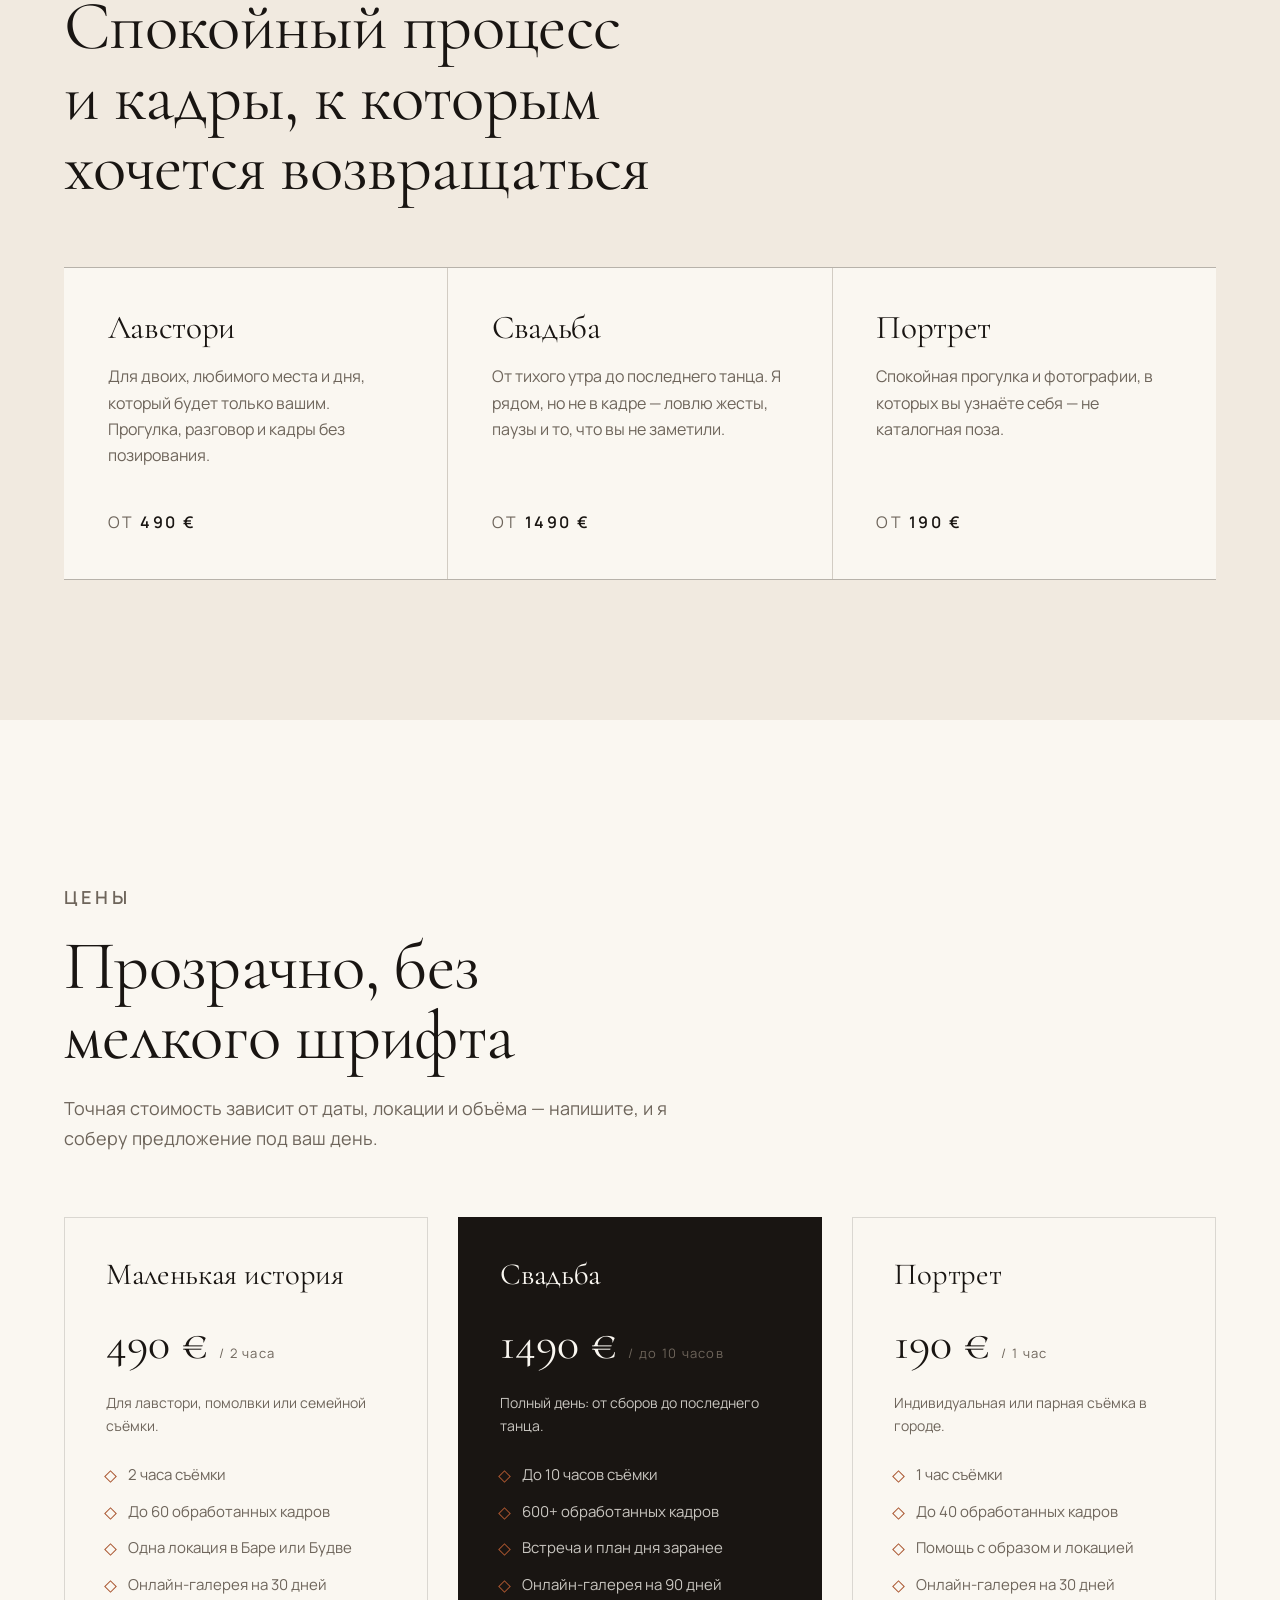
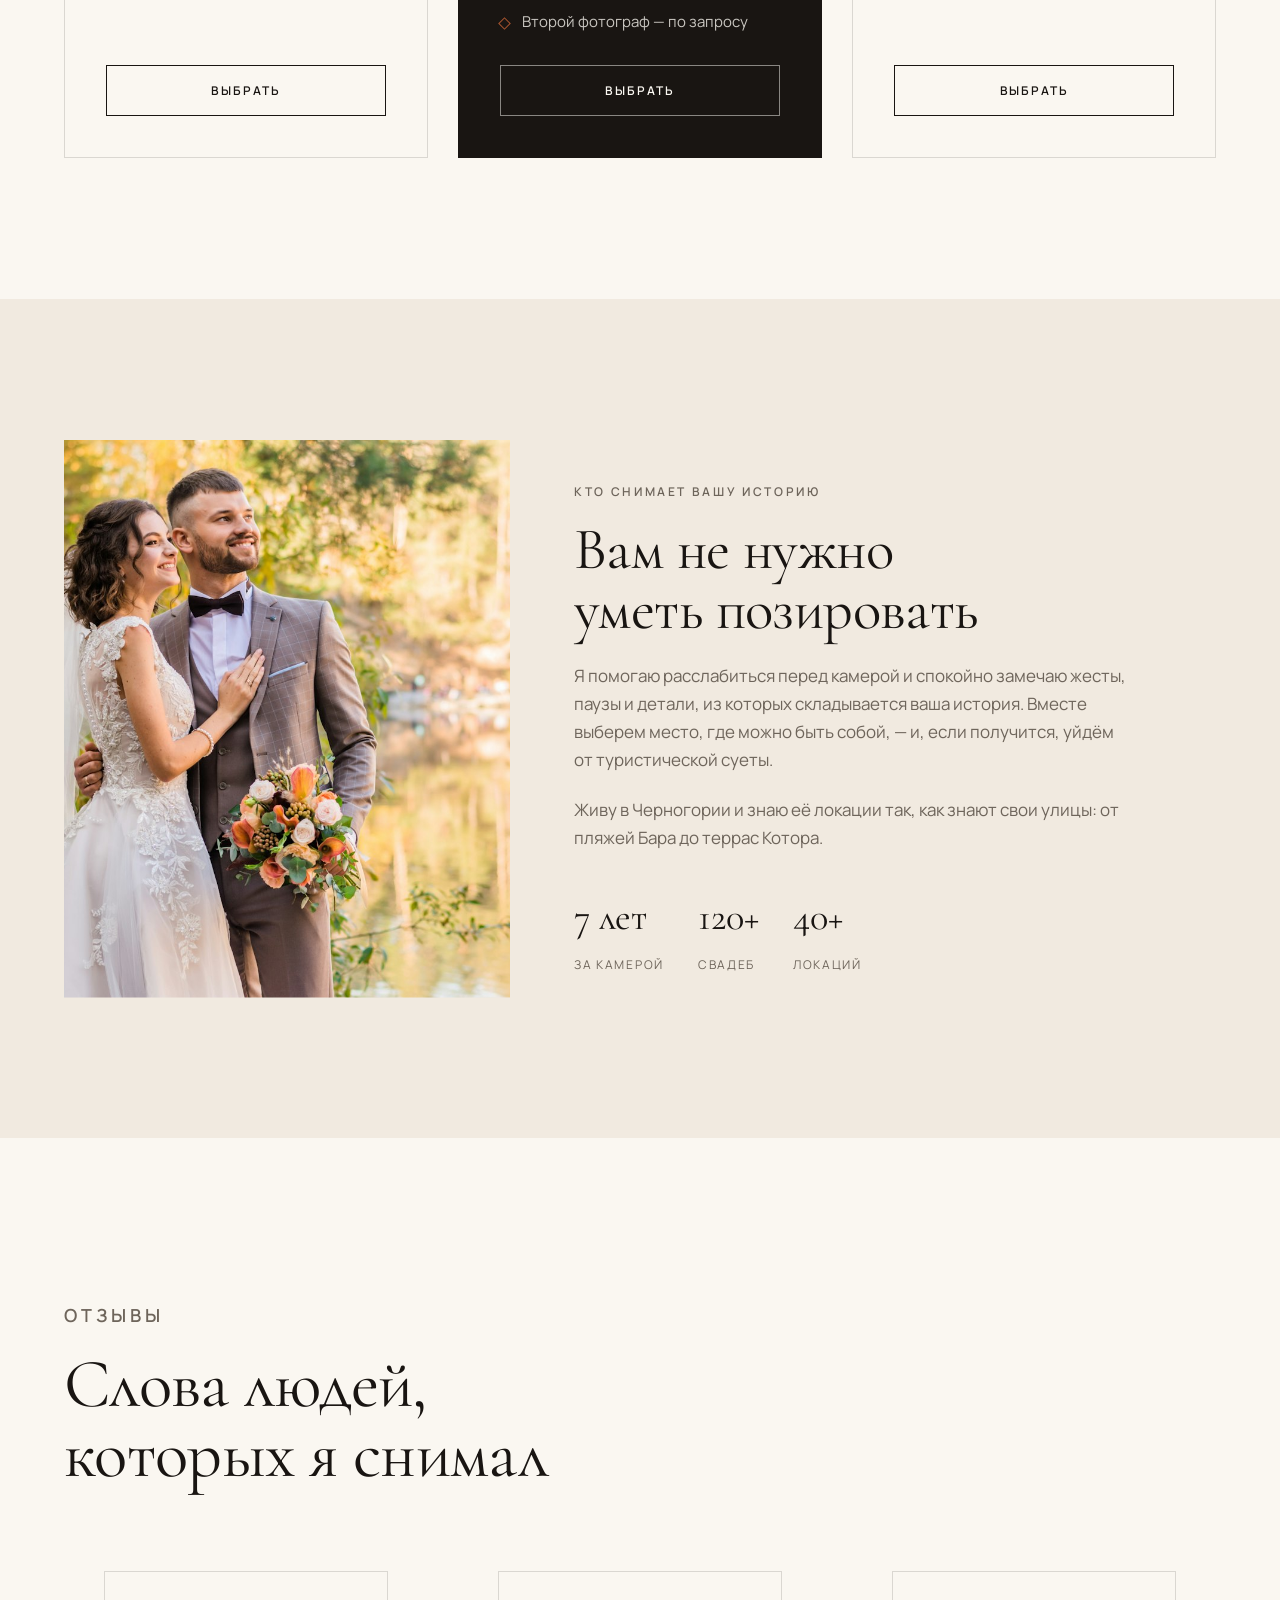
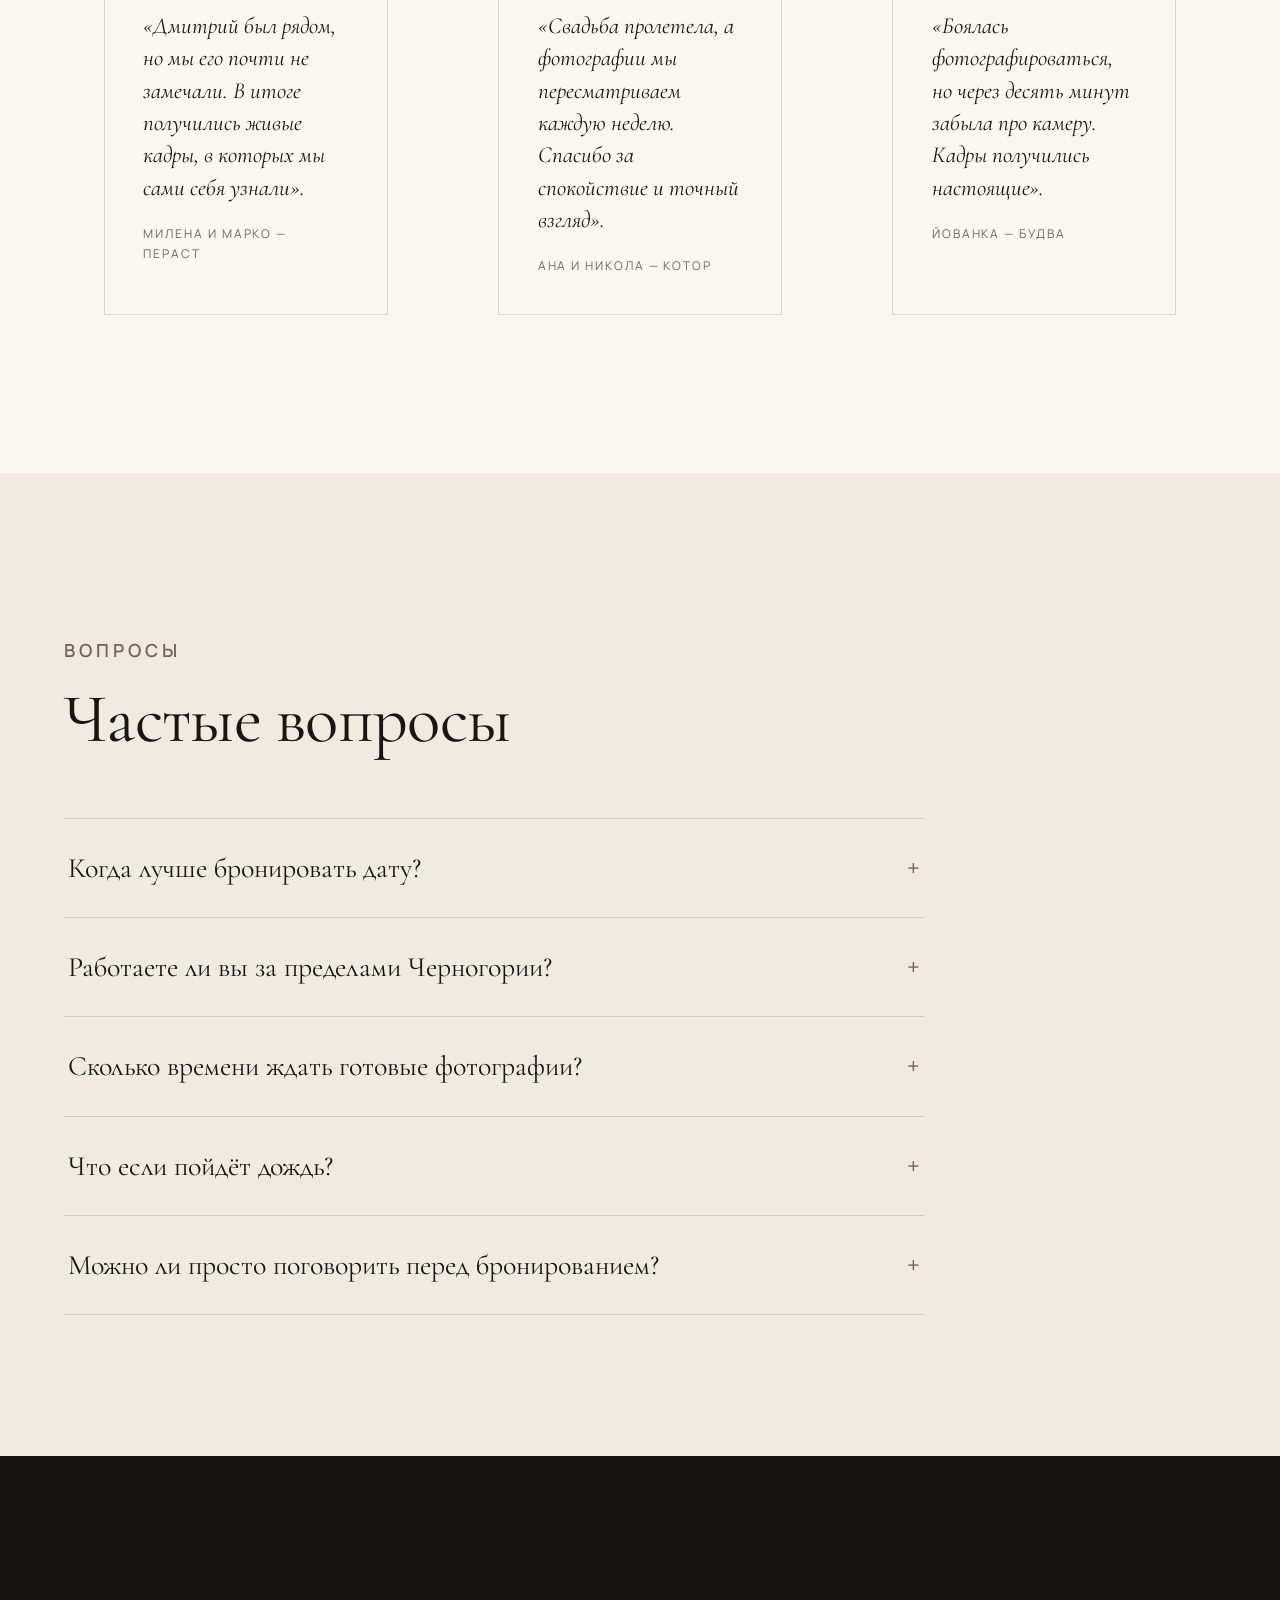
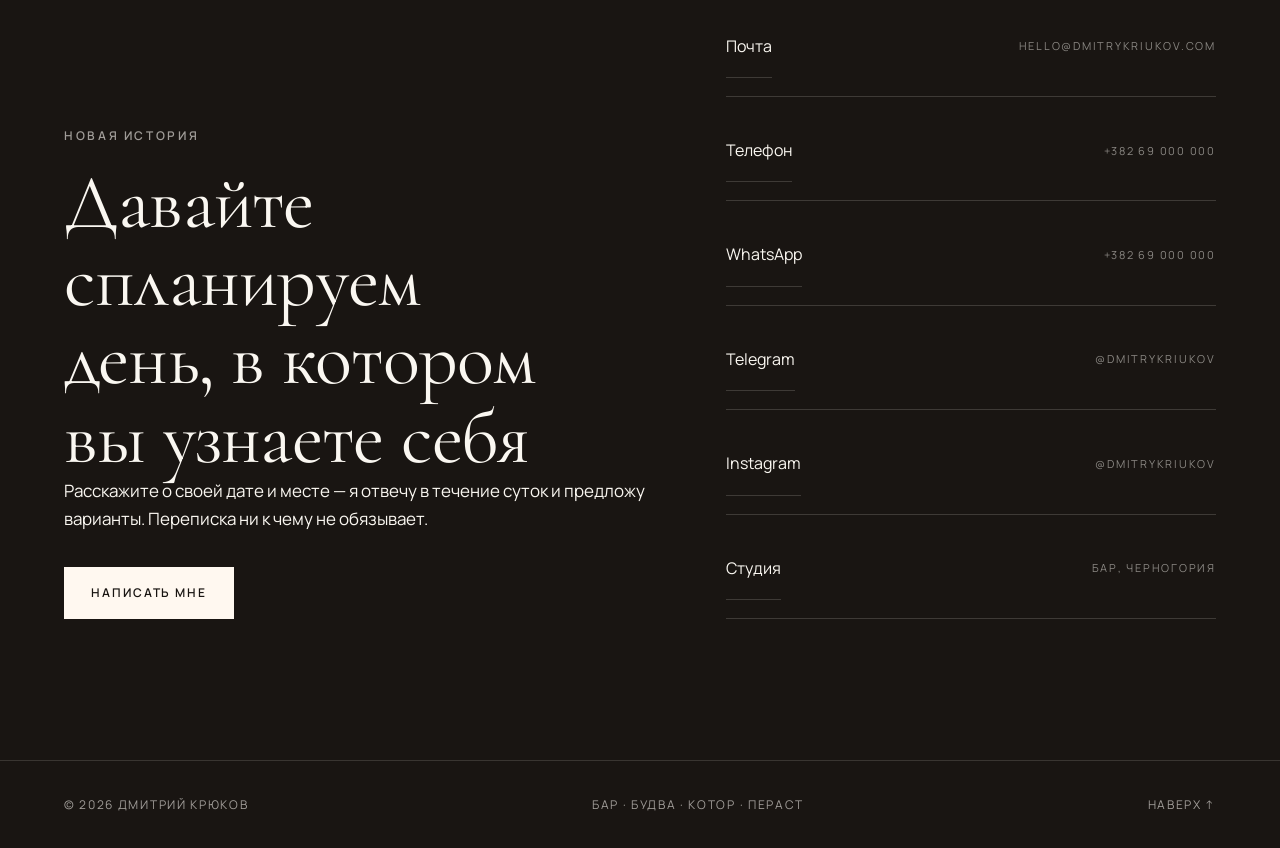
==== commit 6e4d081a: "Fix lang links and point canonical/OG/sitemap to the live Vercel domain" ====
--- a/dmitry-kriukov/index.html
+++ b/dmitry-kriukov/index.html
@@ -5,24 +5,24 @@
 <meta name="viewport" content="width=device-width, initial-scale=1">
 <title>Свадебный и портретный фотограф в Черногории | Дмитрий Крюков</title>
 <meta name="description" content="Свадебная и портретная фотография в Черногории: искренние истории на фоне гор и моря. Снимаю в Баре, Будве, Которе и Перасте. Узнать свободную дату.">
-<link rel="canonical" href="https://dmitrykriukov.com/">
-<link rel="alternate" hreflang="ru" href="https://dmitrykriukov.com/">
-<link rel="alternate" hreflang="en" href="https://dmitrykriukov.com/en/">
-<link rel="alternate" hreflang="x-default" href="https://dmitrykriukov.com/">
+<link rel="canonical" href="https://dmitry-photo.vercel.app/">
+<link rel="alternate" hreflang="ru" href="https://dmitry-photo.vercel.app/">
+<link rel="alternate" hreflang="en" href="https://dmitry-photo.vercel.app/en/">
+<link rel="alternate" hreflang="x-default" href="https://dmitry-photo.vercel.app/">
 <meta name="theme-color" content="#FAF7F1">
 <meta property="og:type" content="website">
 <meta property="og:site_name" content="Dmitry Kriukov Photography">
 <meta property="og:locale" content="ru_RU">
 <meta property="og:title" content="Свадебный и портретный фотограф в Черногории | Дмитрий Крюков">
 <meta property="og:description" content="Свадебная и портретная фотография в Черногории: искренние истории на фоне гор и моря.">
-<meta property="og:url" content="https://dmitrykriukov.com/">
-<meta property="og:image" content="https://dmitrykriukov.com/assets/img/og.jpg">
+<meta property="og:url" content="https://dmitry-photo.vercel.app/">
+<meta property="og:image" content="https://dmitry-photo.vercel.app/assets/img/og.jpg">
 <meta property="og:image:width" content="1200">
 <meta property="og:image:height" content="630">
 <meta name="twitter:card" content="summary_large_image">
 <meta name="twitter:title" content="Свадебный и портретный фотограф в Черногории | Дмитрий Крюков">
 <meta name="twitter:description" content="Свадебная и портретная фотография в Черногории: искренние истории на фоне гор и моря.">
-<meta name="twitter:image" content="https://dmitrykriukov.com/assets/img/og.jpg">
+<meta name="twitter:image" content="https://dmitry-photo.vercel.app/assets/img/og.jpg">
 <link rel="icon" href="data:image/svg+xml,%3Csvg xmlns='http://www.w3.org/2000/svg' viewBox='0 0 32 32'%3E%3Crect width='32' height='32' fill='%23191512'/%3E%3Ctext x='16' y='22' font-family='Georgia,serif' font-size='19' fill='%23FAF7F1' text-anchor='middle'%3EDK%3C/text%3E%3C/svg%3E">
 <link rel="preconnect" href="https://fonts.googleapis.com">
 <link rel="preconnect" href="https://fonts.gstatic.com" crossorigin>
@@ -34,8 +34,8 @@
   "@type": "ProfessionalService",
   "name": "Dmitry Kriukov — wedding & portrait photographer",
   "description": "Свадебная и портретная фотография в Черногории: искренние истории на фоне гор и моря.",
-  "url": "https://dmitrykriukov.com/",
-  "image": "https://dmitrykriukov.com/assets/img/og.jpg",
+  "url": "https://dmitry-photo.vercel.app/",
+  "image": "https://dmitry-photo.vercel.app/assets/img/og.jpg",
   "telephone": "+382 69 000 000",
   "email": "hello@dmitrykriukov.com",
   "priceRange": "€€",
